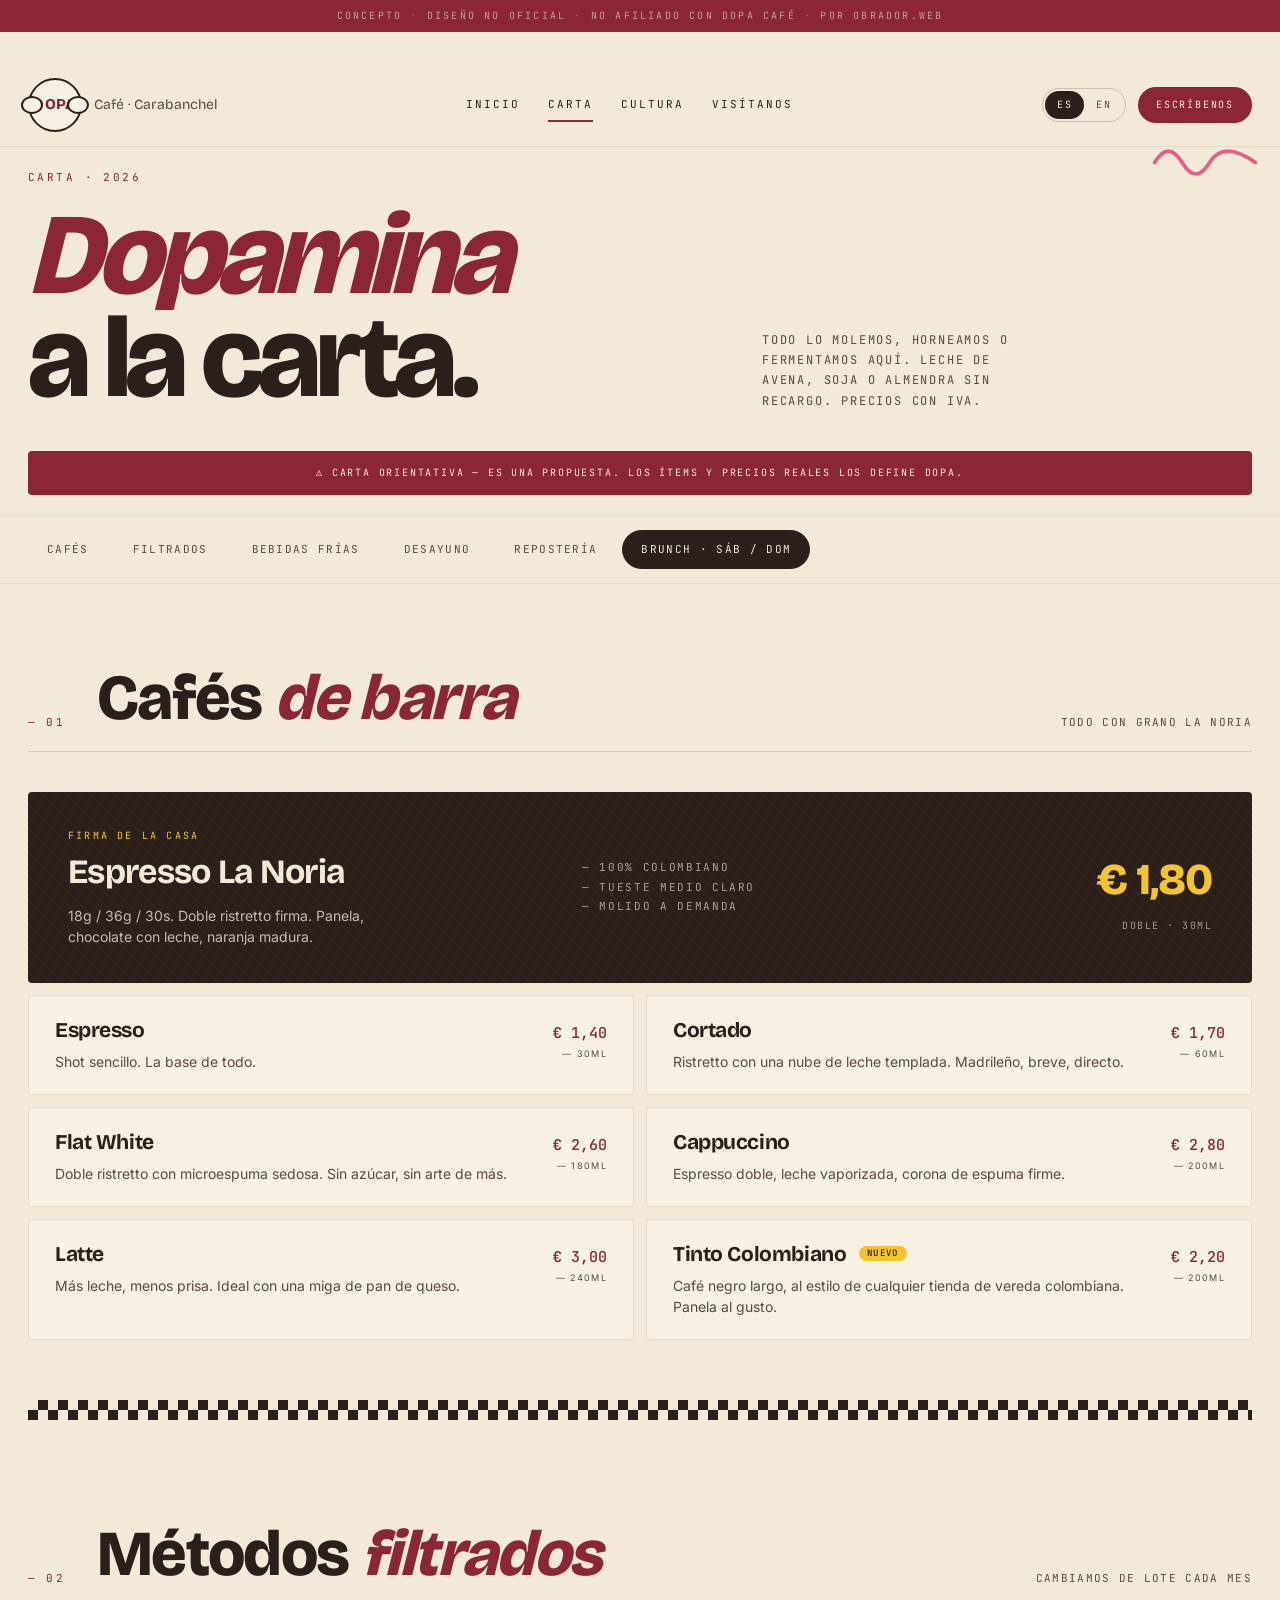
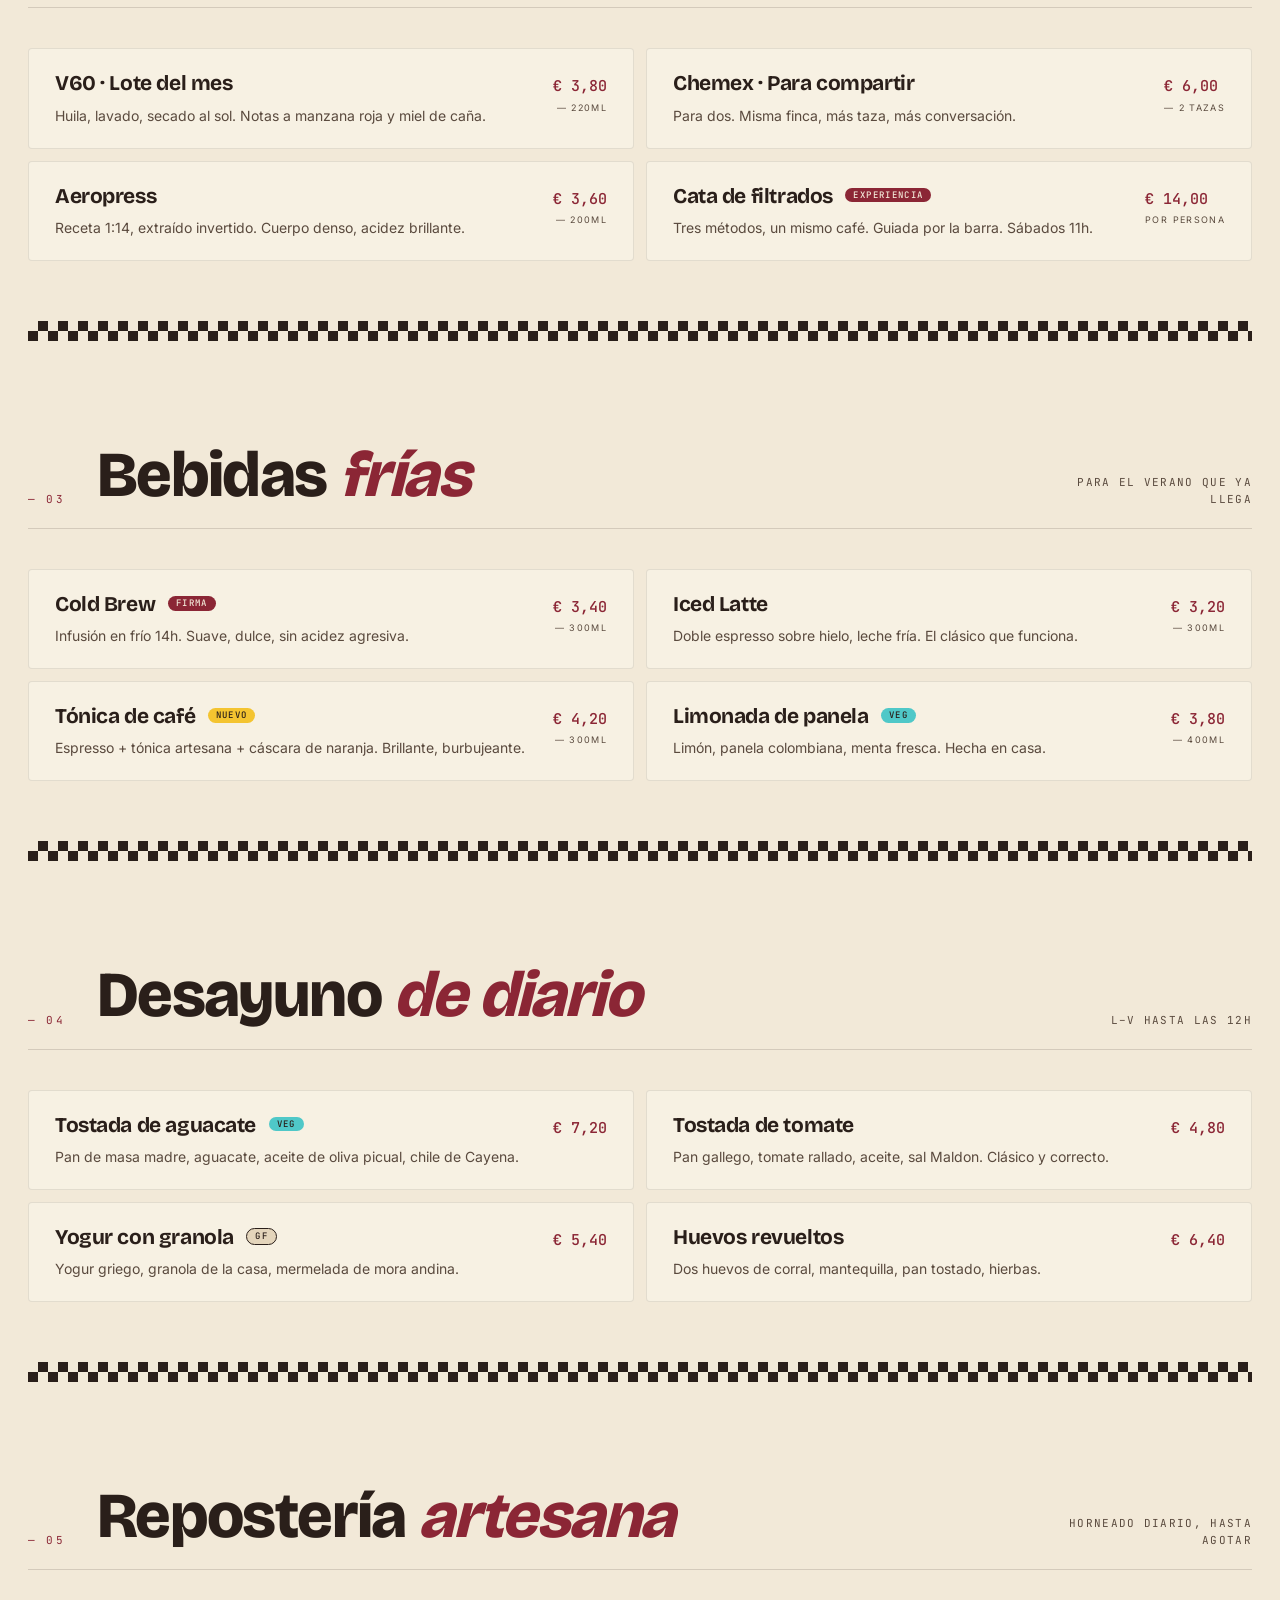
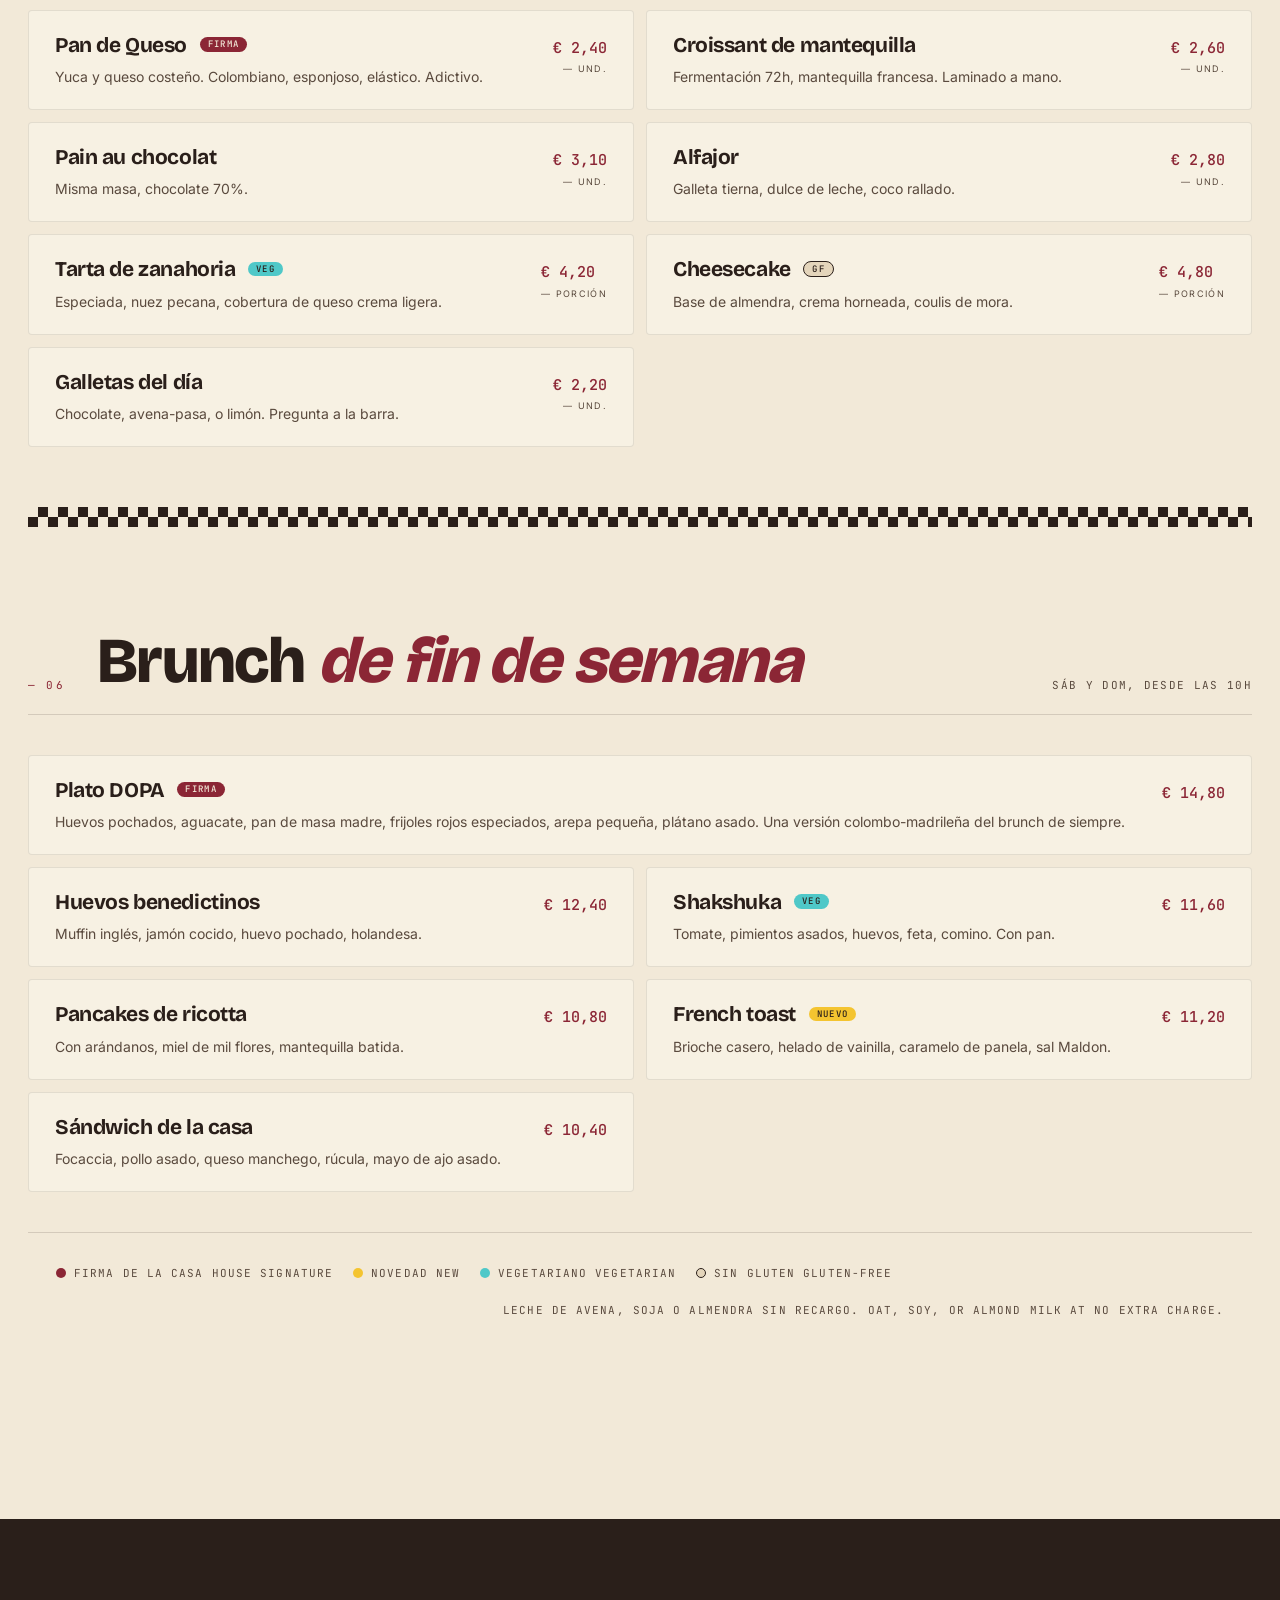
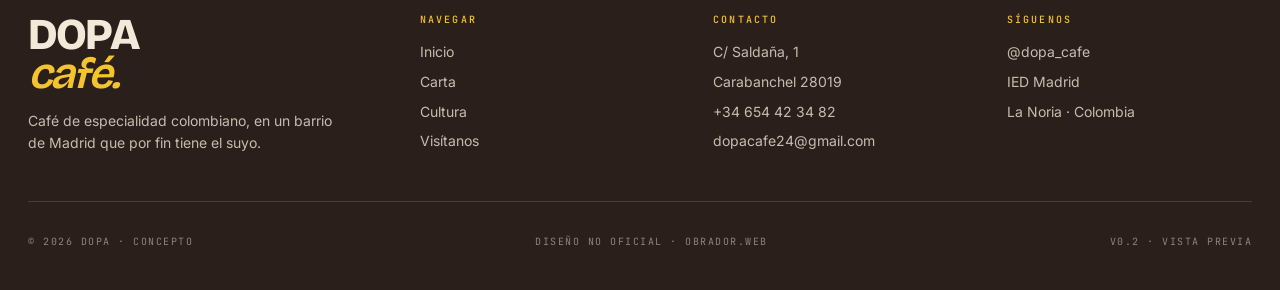
==== carta.html @ 642a7352 "Initial build: DOPA Café concept site (4 pages, bilingual, CD-informed)" ====
<!doctype html>
<html lang="es" data-lang="es">
<head>
<meta charset="utf-8">
<meta name="viewport" content="width=device-width, initial-scale=1">
<title>DOPA Café · Carta</title>
<meta name="description" content="Carta de DOPA Café: café de especialidad colombiano, filtrados manuales, brunch, repostería artesanal en Carabanchel.">
<link rel="preconnect" href="https://fonts.googleapis.com">
<link rel="preconnect" href="https://fonts.gstatic.com" crossorigin>
<link href="https://fonts.googleapis.com/css2?family=Bricolage+Grotesque:opsz,wght@12..96,400;12..96,600;12..96,700;12..96,800&family=Inter:wght@400;500;600&family=JetBrains+Mono:wght@400;500&display=swap" rel="stylesheet">
<link rel="stylesheet" href="css/style.css">
</head>
<body>

<div class="concept-banner">
  <span class="es-only">Concepto <span>·</span> Diseño no oficial <span>·</span> No afiliado con DOPA Café <span>·</span> por obrador.web</span>
  <span class="en-only">Concept <span>·</span> Unofficial design <span>·</span> Not affiliated with DOPA Café <span>·</span> by obrador.web</span>
</div>

<nav class="nav">
  <div class="nav-inner">
    <a href="index.html" class="nav-logo">
      <span class="nav-logo-mark">DOPA</span>
      <span>Café · Carabanchel</span>
    </a>
    <div class="nav-links">
      <a href="index.html"><span class="es-only">Inicio</span><span class="en-only">Home</span></a>
      <a href="carta.html" class="active"><span class="es-only">Carta</span><span class="en-only">Menu</span></a>
      <a href="cultura.html"><span class="es-only">Cultura</span><span class="en-only">Culture</span></a>
      <a href="visitanos.html"><span class="es-only">Visítanos</span><span class="en-only">Visit</span></a>
    </div>
    <div class="nav-right">
      <div class="lang-toggle">
        <button data-lang="es" class="active">ES</button>
        <button data-lang="en">EN</button>
      </div>
      <a href="visitanos.html#eventos" class="nav-cta"><span class="es-only">Escríbenos</span><span class="en-only">Contact</span></a>
      <button class="nav-burger" aria-label="menu">
        <svg width="18" height="18" viewBox="0 0 18 18"><path d="M2 5h14M2 9h14M2 13h14" stroke="currentColor" stroke-width="1.5"/></svg>
      </button>
    </div>
  </div>
</nav>
<div class="mobile-menu">
  <a href="index.html"><span class="es-only">Inicio</span><span class="en-only">Home</span></a>
  <a href="carta.html"><span class="es-only">Carta</span><span class="en-only">Menu</span></a>
  <a href="cultura.html"><span class="es-only">Cultura</span><span class="en-only">Culture</span></a>
  <a href="visitanos.html"><span class="es-only">Visítanos</span><span class="en-only">Visit</span></a>
</div>

<!-- HERO -->
<section class="carta-hero">
  <svg class="squiggle" style="top: 20px; right: 20px; width: 110px;" viewBox="0 0 120 60" fill="none">
    <path d="M5 30 Q 20 5, 35 30 T 65 30 T 115 30" stroke="#E85C8A" stroke-width="4" stroke-linecap="round"/>
  </svg>
  <div class="carta-hero-grid">
    <div>
      <span class="eyebrow"><span class="es-only">Carta</span><span class="en-only">Menu</span> · 2026</span>
      <h1 style="margin-top: 16px;">
        <span class="es-only"><em>Dopamina</em><br>a la carta.</span>
        <span class="en-only"><em>Dopamine</em><br>à la carte.</span>
      </h1>
    </div>
    <p class="sub">
      <span class="es-only">Todo lo molemos, horneamos o fermentamos aquí. Leche de avena, soja o almendra sin recargo. Precios con IVA.</span>
      <span class="en-only">Everything is ground, baked or fermented here. Oat, soy, or almond milk at no extra charge. Prices include VAT.</span>
    </p>
  </div>
</section>

<!-- Concept note -->
<div class="carta-note">
  <div class="carta-note-inner">
    <span class="es-only">⚠ Carta orientativa — es una propuesta. Los ítems y precios reales los define DOPA.</span>
    <span class="en-only">⚠ Illustrative menu — a proposal. Real items and prices are defined by DOPA.</span>
  </div>
</div>

<!-- Category tabs -->
<div class="carta-nav">
  <div class="carta-nav-inner">
    <a href="#cafes" class="active"><span class="es-only">Cafés</span><span class="en-only">Coffee</span></a>
    <a href="#filtrados"><span class="es-only">Filtrados</span><span class="en-only">Filter</span></a>
    <a href="#frias"><span class="es-only">Bebidas frías</span><span class="en-only">Cold drinks</span></a>
    <a href="#desayuno"><span class="es-only">Desayuno</span><span class="en-only">Breakfast</span></a>
    <a href="#reposteria"><span class="es-only">Repostería</span><span class="en-only">Pastry</span></a>
    <a href="#brunch"><span class="es-only">Brunch · Sáb / Dom</span><span class="en-only">Brunch · Sat / Sun</span></a>
  </div>
</div>

<!-- CAFÉS -->
<section class="carta-section" id="cafes">
  <div class="carta-section-head">
    <span class="num">— 01</span>
    <h2><span class="es-only">Cafés <em>de barra</em></span><span class="en-only">From the <em>bar</em></span></h2>
    <span class="note"><span class="es-only">Todo con grano La Noria</span><span class="en-only">All brewed with La Noria beans</span></span>
  </div>

  <div class="carta-grid">
    <div class="item item-feature">
      <div>
        <div class="label"><span class="es-only">Firma de la casa</span><span class="en-only">House signature</span></div>
        <div class="name">Espresso La Noria</div>
        <div class="desc">
          <span class="es-only">18g / 36g / 30s. Doble ristretto firma. Panela, chocolate con leche, naranja madura.</span>
          <span class="en-only">18g / 36g / 30s. Our signature double ristretto. Panela, milk chocolate, ripe orange.</span>
        </div>
      </div>
      <div style="font-family: var(--font-mono); font-size: 11px; letter-spacing: 0.15em; color: rgba(242,233,216,0.65); line-height: 1.8;">
        <span class="es-only">— 100% COLOMBIANO<br>— TUESTE MEDIO CLARO<br>— MOLIDO A DEMANDA</span>
        <span class="en-only">— 100% COLOMBIAN<br>— MEDIUM-LIGHT ROAST<br>— GROUND TO ORDER</span>
      </div>
      <div>
        <div class="price">€ 1,80</div>
        <div style="font-family:var(--font-mono);font-size:10px;letter-spacing:0.15em;color:rgba(242,233,216,0.6);text-align:right;margin-top:4px;">DOBLE · 30ML</div>
      </div>
    </div>

    <div class="item">
      <div>
        <div class="name">Espresso</div>
        <div class="desc"><span class="es-only">Shot sencillo. La base de todo.</span><span class="en-only">Single shot. The base of everything.</span></div>
      </div>
      <div><div class="price">€ 1,40</div><span class="price-unit">— 30ml</span></div>
    </div>

    <div class="item">
      <div>
        <div class="name">Cortado</div>
        <div class="desc"><span class="es-only">Ristretto con una nube de leche templada. Madrileño, breve, directo.</span><span class="en-only">Ristretto cut with a splash of steamed milk. Short, direct, Madrid-style.</span></div>
      </div>
      <div><div class="price">€ 1,70</div><span class="price-unit">— 60ml</span></div>
    </div>

    <div class="item">
      <div>
        <div class="name">Flat White</div>
        <div class="desc"><span class="es-only">Doble ristretto con microespuma sedosa. Sin azúcar, sin arte de más.</span><span class="en-only">Double ristretto with silky microfoam. No sugar, no over-fussing.</span></div>
      </div>
      <div><div class="price">€ 2,60</div><span class="price-unit">— 180ml</span></div>
    </div>

    <div class="item">
      <div>
        <div class="name">Cappuccino</div>
        <div class="desc"><span class="es-only">Espresso doble, leche vaporizada, corona de espuma firme.</span><span class="en-only">Double espresso, steamed milk, firm foam crown.</span></div>
      </div>
      <div><div class="price">€ 2,80</div><span class="price-unit">— 200ml</span></div>
    </div>

    <div class="item">
      <div>
        <div class="name">Latte</div>
        <div class="desc"><span class="es-only">Más leche, menos prisa. Ideal con una miga de pan de queso.</span><span class="en-only">More milk, less hurry. Pairs best with pan de queso.</span></div>
      </div>
      <div><div class="price">€ 3,00</div><span class="price-unit">— 240ml</span></div>
    </div>

    <div class="item">
      <div>
        <div class="name">
          Tinto Colombiano
          <span class="tag tag-new">Nuevo</span>
        </div>
        <div class="desc"><span class="es-only">Café negro largo, al estilo de cualquier tienda de vereda colombiana. Panela al gusto.</span><span class="en-only">Long black, the way any Colombian village shop serves it. Panela on the side.</span></div>
      </div>
      <div><div class="price">€ 2,20</div><span class="price-unit">— 200ml</span></div>
    </div>
  </div>
</section>

<div class="carta-divider"><div class="carta-divider-inner"></div></div>

<!-- FILTRADOS -->
<section class="carta-section" id="filtrados">
  <div class="carta-section-head">
    <span class="num">— 02</span>
    <h2><span class="es-only">Métodos <em>filtrados</em></span><span class="en-only"><em>Filter</em> methods</span></h2>
    <span class="note"><span class="es-only">Cambiamos de lote cada mes</span><span class="en-only">New batch every month</span></span>
  </div>

  <div class="carta-grid">
    <div class="item">
      <div>
        <div class="name">V60 · <span class="es-only">Lote del mes</span><span class="en-only">Batch of the month</span></div>
        <div class="desc"><span class="es-only">Huila, lavado, secado al sol. Notas a manzana roja y miel de caña.</span><span class="en-only">Huila, washed, sun-dried. Red apple and cane honey notes.</span></div>
      </div>
      <div><div class="price">€ 3,80</div><span class="price-unit">— 220ml</span></div>
    </div>

    <div class="item">
      <div>
        <div class="name">Chemex · <span class="es-only">Para compartir</span><span class="en-only">To share</span></div>
        <div class="desc"><span class="es-only">Para dos. Misma finca, más taza, más conversación.</span><span class="en-only">For two. Same farm, more cup, more conversation.</span></div>
      </div>
      <div><div class="price">€ 6,00</div><span class="price-unit">— 2 TAZAS</span></div>
    </div>

    <div class="item">
      <div>
        <div class="name">Aeropress</div>
        <div class="desc"><span class="es-only">Receta 1:14, extraído invertido. Cuerpo denso, acidez brillante.</span><span class="en-only">1:14 recipe, inverted brew. Dense body, bright acidity.</span></div>
      </div>
      <div><div class="price">€ 3,60</div><span class="price-unit">— 200ml</span></div>
    </div>

    <div class="item">
      <div>
        <div class="name">
          Cata de filtrados
          <span class="tag tag-signature"><span class="es-only">Experiencia</span><span class="en-only">Experience</span></span>
        </div>
        <div class="desc"><span class="es-only">Tres métodos, un mismo café. Guiada por la barra. Sábados 11h.</span><span class="en-only">Three methods, one coffee. Guided at the bar. Saturdays 11am.</span></div>
      </div>
      <div><div class="price">€ 14,00</div><span class="price-unit"><span class="es-only">POR PERSONA</span><span class="en-only">PER PERSON</span></span></div>
    </div>
  </div>
</section>

<div class="carta-divider"><div class="carta-divider-inner"></div></div>

<!-- BEBIDAS FRÍAS -->
<section class="carta-section" id="frias">
  <div class="carta-section-head">
    <span class="num">— 03</span>
    <h2><span class="es-only">Bebidas <em>frías</em></span><span class="en-only"><em>Cold</em> drinks</span></h2>
    <span class="note"><span class="es-only">Para el verano que ya llega</span><span class="en-only">For the summer around the corner</span></span>
  </div>

  <div class="carta-grid">
    <div class="item">
      <div>
        <div class="name">Cold Brew <span class="tag tag-signature">Firma</span></div>
        <div class="desc"><span class="es-only">Infusión en frío 14h. Suave, dulce, sin acidez agresiva.</span><span class="en-only">14-hour cold infusion. Smooth, sweet, no sharp acidity.</span></div>
      </div>
      <div><div class="price">€ 3,40</div><span class="price-unit">— 300ml</span></div>
    </div>

    <div class="item">
      <div>
        <div class="name">Iced Latte</div>
        <div class="desc"><span class="es-only">Doble espresso sobre hielo, leche fría. El clásico que funciona.</span><span class="en-only">Double espresso over ice, cold milk. The classic that just works.</span></div>
      </div>
      <div><div class="price">€ 3,20</div><span class="price-unit">— 300ml</span></div>
    </div>

    <div class="item">
      <div>
        <div class="name">Tónica de café <span class="tag tag-new">Nuevo</span></div>
        <div class="desc"><span class="es-only">Espresso + tónica artesana + cáscara de naranja. Brillante, burbujeante.</span><span class="en-only">Espresso + artisan tonic + orange peel. Bright and bubbly.</span></div>
      </div>
      <div><div class="price">€ 4,20</div><span class="price-unit">— 300ml</span></div>
    </div>

    <div class="item">
      <div>
        <div class="name"><span class="es-only">Limonada de panela</span><span class="en-only">Panela lemonade</span> <span class="tag tag-veg">Veg</span></div>
        <div class="desc"><span class="es-only">Limón, panela colombiana, menta fresca. Hecha en casa.</span><span class="en-only">Lemon, Colombian panela, fresh mint. House-made.</span></div>
      </div>
      <div><div class="price">€ 3,80</div><span class="price-unit">— 400ml</span></div>
    </div>
  </div>
</section>

<div class="carta-divider"><div class="carta-divider-inner"></div></div>

<!-- DESAYUNO -->
<section class="carta-section" id="desayuno">
  <div class="carta-section-head">
    <span class="num">— 04</span>
    <h2><span class="es-only">Desayuno <em>de diario</em></span><span class="en-only">Everyday <em>breakfast</em></span></h2>
    <span class="note"><span class="es-only">L–V hasta las 12h</span><span class="en-only">Weekdays until noon</span></span>
  </div>

  <div class="carta-grid">
    <div class="item">
      <div>
        <div class="name">Tostada de aguacate <span class="tag tag-veg">Veg</span></div>
        <div class="desc"><span class="es-only">Pan de masa madre, aguacate, aceite de oliva picual, chile de Cayena.</span><span class="en-only">Sourdough, avocado, picual olive oil, cayenne.</span></div>
      </div>
      <div><div class="price">€ 7,20</div></div>
    </div>

    <div class="item">
      <div>
        <div class="name"><span class="es-only">Tostada de tomate</span><span class="en-only">Tomato toast</span></div>
        <div class="desc"><span class="es-only">Pan gallego, tomate rallado, aceite, sal Maldon. Clásico y correcto.</span><span class="en-only">Galician bread, grated tomato, olive oil, Maldon salt. Classic and right.</span></div>
      </div>
      <div><div class="price">€ 4,80</div></div>
    </div>

    <div class="item">
      <div>
        <div class="name">Yogur con granola <span class="tag tag-gf">GF</span></div>
        <div class="desc"><span class="es-only">Yogur griego, granola de la casa, mermelada de mora andina.</span><span class="en-only">Greek yogurt, house granola, Andean blackberry jam.</span></div>
      </div>
      <div><div class="price">€ 5,40</div></div>
    </div>

    <div class="item">
      <div>
        <div class="name">Huevos revueltos</div>
        <div class="desc"><span class="es-only">Dos huevos de corral, mantequilla, pan tostado, hierbas.</span><span class="en-only">Two free-range eggs, butter, toast, herbs.</span></div>
      </div>
      <div><div class="price">€ 6,40</div></div>
    </div>
  </div>
</section>

<div class="carta-divider"><div class="carta-divider-inner"></div></div>

<!-- REPOSTERÍA -->
<section class="carta-section" id="reposteria">
  <div class="carta-section-head">
    <span class="num">— 05</span>
    <h2><span class="es-only">Repostería <em>artesana</em></span><span class="en-only">Artisan <em>pastry</em></span></h2>
    <span class="note"><span class="es-only">Horneado diario, hasta agotar</span><span class="en-only">Baked daily, until it runs out</span></span>
  </div>

  <div class="carta-grid">
    <div class="item">
      <div>
        <div class="name">Pan de Queso <span class="tag tag-signature">Firma</span></div>
        <div class="desc"><span class="es-only">Yuca y queso costeño. Colombiano, esponjoso, elástico. Adictivo.</span><span class="en-only">Cassava and costeño cheese. Colombian, fluffy, chewy. Addictive.</span></div>
      </div>
      <div><div class="price">€ 2,40</div><span class="price-unit">— UND.</span></div>
    </div>

    <div class="item">
      <div>
        <div class="name"><span class="es-only">Croissant de mantequilla</span><span class="en-only">Butter croissant</span></div>
        <div class="desc"><span class="es-only">Fermentación 72h, mantequilla francesa. Laminado a mano.</span><span class="en-only">72-hour ferment, French butter. Hand-laminated.</span></div>
      </div>
      <div><div class="price">€ 2,60</div><span class="price-unit">— UND.</span></div>
    </div>

    <div class="item">
      <div>
        <div class="name">Pain au chocolat</div>
        <div class="desc"><span class="es-only">Misma masa, chocolate 70%.</span><span class="en-only">Same dough, 70% chocolate.</span></div>
      </div>
      <div><div class="price">€ 3,10</div><span class="price-unit">— UND.</span></div>
    </div>

    <div class="item">
      <div>
        <div class="name">Alfajor</div>
        <div class="desc"><span class="es-only">Galleta tierna, dulce de leche, coco rallado.</span><span class="en-only">Soft cookie, dulce de leche, shredded coconut.</span></div>
      </div>
      <div><div class="price">€ 2,80</div><span class="price-unit">— UND.</span></div>
    </div>

    <div class="item">
      <div>
        <div class="name"><span class="es-only">Tarta de zanahoria</span><span class="en-only">Carrot cake</span> <span class="tag tag-veg">Veg</span></div>
        <div class="desc"><span class="es-only">Especiada, nuez pecana, cobertura de queso crema ligera.</span><span class="en-only">Spiced, pecan, light cream cheese topping.</span></div>
      </div>
      <div><div class="price">€ 4,20</div><span class="price-unit">— PORCIÓN</span></div>
    </div>

    <div class="item">
      <div>
        <div class="name">Cheesecake <span class="tag tag-gf">GF</span></div>
        <div class="desc"><span class="es-only">Base de almendra, crema horneada, coulis de mora.</span><span class="en-only">Almond base, baked filling, blackberry coulis.</span></div>
      </div>
      <div><div class="price">€ 4,80</div><span class="price-unit">— PORCIÓN</span></div>
    </div>

    <div class="item">
      <div>
        <div class="name">Galletas del día</div>
        <div class="desc"><span class="es-only">Chocolate, avena-pasa, o limón. Pregunta a la barra.</span><span class="en-only">Chocolate, oat-raisin, or lemon. Ask the bar.</span></div>
      </div>
      <div><div class="price">€ 2,20</div><span class="price-unit">— UND.</span></div>
    </div>
  </div>
</section>

<div class="carta-divider"><div class="carta-divider-inner"></div></div>

<!-- BRUNCH -->
<section class="carta-section" id="brunch">
  <div class="carta-section-head">
    <span class="num">— 06</span>
    <h2><span class="es-only">Brunch <em>de fin de semana</em></span><span class="en-only">Weekend <em>brunch</em></span></h2>
    <span class="note"><span class="es-only">Sáb y Dom, desde las 10h</span><span class="en-only">Saturday–Sunday, from 10am</span></span>
  </div>

  <div class="carta-grid">
    <div class="item wide">
      <div>
        <div class="name">Plato DOPA <span class="tag tag-signature">Firma</span></div>
        <div class="desc"><span class="es-only">Huevos pochados, aguacate, pan de masa madre, frijoles rojos especiados, arepa pequeña, plátano asado. Una versión colombo-madrileña del brunch de siempre.</span><span class="en-only">Poached eggs, avocado, sourdough, spiced red beans, a small arepa, roasted plantain. A Colombian-Madrileño take on classic brunch.</span></div>
      </div>
      <div><div class="price">€ 14,80</div></div>
    </div>

    <div class="item">
      <div>
        <div class="name">Huevos benedictinos</div>
        <div class="desc"><span class="es-only">Muffin inglés, jamón cocido, huevo pochado, holandesa.</span><span class="en-only">English muffin, cooked ham, poached egg, hollandaise.</span></div>
      </div>
      <div><div class="price">€ 12,40</div></div>
    </div>

    <div class="item">
      <div>
        <div class="name">Shakshuka <span class="tag tag-veg">Veg</span></div>
        <div class="desc"><span class="es-only">Tomate, pimientos asados, huevos, feta, comino. Con pan.</span><span class="en-only">Tomato, roasted peppers, eggs, feta, cumin. With bread.</span></div>
      </div>
      <div><div class="price">€ 11,60</div></div>
    </div>

    <div class="item">
      <div>
        <div class="name">Pancakes de ricotta</div>
        <div class="desc"><span class="es-only">Con arándanos, miel de mil flores, mantequilla batida.</span><span class="en-only">Blueberries, wildflower honey, whipped butter.</span></div>
      </div>
      <div><div class="price">€ 10,80</div></div>
    </div>

    <div class="item">
      <div>
        <div class="name">French toast <span class="tag tag-new">Nuevo</span></div>
        <div class="desc"><span class="es-only">Brioche casero, helado de vainilla, caramelo de panela, sal Maldon.</span><span class="en-only">House brioche, vanilla ice cream, panela caramel, Maldon salt.</span></div>
      </div>
      <div><div class="price">€ 11,20</div></div>
    </div>

    <div class="item">
      <div>
        <div class="name"><span class="es-only">Sándwich de la casa</span><span class="en-only">House sandwich</span></div>
        <div class="desc"><span class="es-only">Focaccia, pollo asado, queso manchego, rúcula, mayo de ajo asado.</span><span class="en-only">Focaccia, roast chicken, manchego, rocket, roasted garlic mayo.</span></div>
      </div>
      <div><div class="price">€ 10,40</div></div>
    </div>
  </div>

  <div class="legend">
    <span><span class="sw" style="background:var(--burgundy);"></span> <span class="es-only">Firma de la casa</span><span class="en-only">House signature</span></span>
    <span><span class="sw" style="background:var(--graf-yellow);"></span> <span class="es-only">Novedad</span><span class="en-only">New</span></span>
    <span><span class="sw" style="background:var(--graf-teal);"></span> <span class="es-only">Vegetariano</span><span class="en-only">Vegetarian</span></span>
    <span><span class="sw" style="background:var(--cream-deep);border:1px solid var(--choco);"></span> <span class="es-only">Sin gluten</span><span class="en-only">Gluten-free</span></span>
    <span style="margin-left:auto;"><span class="es-only">Leche de avena, soja o almendra sin recargo.</span><span class="en-only">Oat, soy, or almond milk at no extra charge.</span></span>
  </div>
</section>

<!-- FOOTER -->
<footer class="footer">
  <div class="footer-inner">
    <div>
      <div class="footer-brand">DOPA<br><span>café.</span></div>
      <p class="footer-tag"><span class="es-only">Café de especialidad colombiano, en un barrio de Madrid que por fin tiene el suyo.</span><span class="en-only">Colombian specialty coffee, in a Madrid barrio that finally has its own.</span></p>
    </div>
    <div>
      <h4><span class="es-only">Navegar</span><span class="en-only">Navigate</span></h4>
      <ul>
        <li><a href="index.html"><span class="es-only">Inicio</span><span class="en-only">Home</span></a></li>
        <li><a href="carta.html"><span class="es-only">Carta</span><span class="en-only">Menu</span></a></li>
        <li><a href="cultura.html"><span class="es-only">Cultura</span><span class="en-only">Culture</span></a></li>
        <li><a href="visitanos.html"><span class="es-only">Visítanos</span><span class="en-only">Visit</span></a></li>
      </ul>
    </div>
    <div>
      <h4><span class="es-only">Contacto</span><span class="en-only">Contact</span></h4>
      <ul>
        <li>C/ Saldaña, 1</li>
        <li>Carabanchel 28019</li>
        <li>+34 654 42 34 82</li>
        <li><a href="mailto:dopacafe24@gmail.com">dopacafe24@gmail.com</a></li>
      </ul>
    </div>
    <div>
      <h4><span class="es-only">Síguenos</span><span class="en-only">Follow</span></h4>
      <ul>
        <li><a href="https://instagram.com/dopa_cafe" target="_blank">@dopa_cafe</a></li>
        <li><a href="https://instagram.com/ied__madrid" target="_blank">IED Madrid</a></li>
        <li><span class="es-only">La Noria · Colombia</span><span class="en-only">La Noria · Colombia</span></li>
      </ul>
    </div>
  </div>
  <div class="footer-bottom">
    <span>© 2026 DOPA · <span class="es-only">Concepto</span><span class="en-only">Concept</span></span>
    <span><span class="es-only">Diseño no oficial · obrador.web</span><span class="en-only">Unofficial design · obrador.web</span></span>
    <span><span class="es-only">v0.2 · Vista previa</span><span class="en-only">v0.2 · Preview</span></span>
  </div>
</footer>

<script src="js/lang.js"></script>
</body>
</html>
---- css/style.css ----
/* ============================================
   DOPA Café — Concepto obrador.web
   Shared styles + per-page sections
   ============================================ */

:root {
  /* Palette */
  --cream: #F2E9D8;
  --cream-soft: #F7F1E3;
  --cream-deep: #E4D5BB;
  --choco: #2A1F1A;
  --choco-soft: #5A4A3E;
  --burgundy: #8B2635;
  --burgundy-deep: #6B1D29;
  --wood: #B08D5F;
  --wood-light: #D4B890;
  --graf-yellow: #F4C430;
  --graf-pink: #E85C8A;
  --graf-purple: #7A4FD8;
  --graf-teal: #4FC8C8;

  /* Type */
  --font-display: 'Bricolage Grotesque', 'Instrument Serif', Georgia, serif;
  --font-body: 'Inter', -apple-system, BlinkMacSystemFont, sans-serif;
  --font-mono: 'JetBrains Mono', 'Courier New', monospace;

  /* Layout */
  --maxw: 1320px;
  --banner-h: 32px;
}

* { box-sizing: border-box; margin: 0; padding: 0; }

html { scroll-behavior: smooth; overflow-x: hidden; }
body {
  background: var(--cream);
  color: var(--choco);
  font-family: var(--font-body);
  font-size: 16px;
  line-height: 1.55;
  overflow-x: hidden;
  max-width: 100%;
  padding-top: var(--banner-h);
  opacity: 0;
  transition: opacity 180ms ease;
}
body.ready { opacity: 1; }

img { max-width: 100%; height: auto; display: block; }
a { color: inherit; text-decoration: none; }
button { font: inherit; cursor: pointer; border: none; background: none; color: inherit; }

/* =========== TYPOGRAPHY =========== */
h1, h2, h3, h4, h5 {
  font-family: var(--font-display);
  font-weight: 800;
  letter-spacing: -0.03em;
  line-height: 1.05;
  color: var(--choco);
}
h2 {
  font-size: clamp(38px, 5vw, 64px);
  letter-spacing: -0.025em;
}
h3 { font-weight: 700; }
.eyebrow {
  display: inline-block;
  font-family: var(--font-mono);
  font-size: 11px;
  letter-spacing: 0.22em;
  text-transform: uppercase;
  color: var(--burgundy);
}
.mono {
  font-family: var(--font-mono);
  font-size: 12px;
  letter-spacing: 0.12em;
  text-transform: uppercase;
}

/* =========== CONCEPT BANNER =========== */
.concept-banner {
  position: fixed; top: 0; left: 0; right: 0;
  height: var(--banner-h);
  background: var(--burgundy);
  color: var(--cream);
  font-family: var(--font-mono);
  font-size: 10px;
  letter-spacing: 0.22em;
  text-transform: uppercase;
  display: flex; align-items: center; justify-content: center;
  gap: 14px;
  white-space: nowrap;
  overflow: hidden;
  z-index: 1000;
}
.concept-banner span { opacity: 0.6; }

/* =========== NAV =========== */
.nav {
  position: sticky;
  top: var(--banner-h);
  z-index: 900;
  background: rgba(242, 233, 216, 0.94);
  backdrop-filter: blur(8px);
  -webkit-backdrop-filter: blur(8px);
  border-bottom: 1px solid rgba(42,31,26,0.08);
}
.nav-inner {
  max-width: var(--maxw);
  margin: 0 auto;
  padding: 14px 28px;
  display: flex; align-items: center; justify-content: space-between;
  gap: 24px;
}
.nav-logo {
  display: flex; align-items: center; gap: 12px;
  font-family: var(--font-display);
  font-weight: 400;
  font-size: 14px;
  color: var(--choco-soft);
}
.nav-logo-mark {
  width: 54px; height: 54px;
  background: var(--cream-soft);
  border: 2px solid var(--choco);
  border-radius: 50%;
  display: grid; place-items: center;
  font-family: var(--font-display);
  font-weight: 800;
  font-size: 15px;
  color: var(--burgundy);
  letter-spacing: 0.02em;
  position: relative;
}
.nav-logo-mark::before,
.nav-logo-mark::after {
  content: '';
  position: absolute;
  width: 18px; height: 14px;
  background: var(--cream-soft);
  border: 2px solid var(--choco);
  border-radius: 50%;
  top: 50%;
  transform: translateY(-50%);
}
.nav-logo-mark::before { left: -9px; }
.nav-logo-mark::after { right: -9px; }

.nav-links {
  display: flex; gap: 28px; align-items: center;
}
.nav-links a {
  font-family: var(--font-mono);
  font-size: 11px;
  letter-spacing: 0.18em;
  text-transform: uppercase;
  color: var(--choco);
  padding: 6px 0;
  position: relative;
  transition: color 180ms;
}
.nav-links a:hover { color: var(--burgundy); }
.nav-links a.active::after {
  content: '';
  position: absolute;
  bottom: -2px; left: 0; right: 0;
  height: 2px;
  background: var(--burgundy);
}
.nav-right {
  display: flex; gap: 12px; align-items: center;
}
.lang-toggle {
  display: flex;
  border: 1px solid rgba(42,31,26,0.2);
  border-radius: 999px;
  overflow: hidden;
  padding: 2px;
}
.lang-toggle button {
  padding: 6px 12px;
  font-family: var(--font-mono);
  font-size: 10px;
  letter-spacing: 0.15em;
  text-transform: uppercase;
  color: var(--choco-soft);
  border-radius: 999px;
  transition: all 180ms;
}
.lang-toggle button.active {
  background: var(--choco);
  color: var(--cream);
}
.nav-cta {
  padding: 10px 18px;
  background: var(--burgundy);
  color: var(--cream);
  border-radius: 999px;
  font-family: var(--font-mono);
  font-size: 10px;
  letter-spacing: 0.18em;
  text-transform: uppercase;
  transition: background 180ms;
}
.nav-cta:hover { background: var(--burgundy-deep); }
.nav-burger {
  display: none;
  width: 40px; height: 40px;
  border-radius: 999px;
  align-items: center; justify-content: center;
  color: var(--choco);
}

/* Mobile menu */
.mobile-menu {
  display: none;
  position: fixed;
  top: calc(var(--banner-h) + 82px);
  left: 0; right: 0;
  background: var(--burgundy);
  padding: 28px;
  z-index: 850;
  flex-direction: column;
  gap: 8px;
}
.mobile-menu.open { display: flex; }
.mobile-menu a {
  padding: 16px 4px;
  font-family: var(--font-display);
  font-weight: 700;
  font-size: 28px;
  color: var(--cream);
  border-bottom: 1px solid rgba(242,233,216,0.15);
}

/* =========== SHARED PRIMITIVES =========== */
.squiggle {
  position: absolute;
  pointer-events: none;
  z-index: 1;
}

/* Photo placeholder — shows filename hint until real image arrives */
.photo {
  background: var(--cream-deep);
  border-radius: 4px;
  position: relative;
  overflow: hidden;
  min-height: 240px;
  background-size: cover;
  background-position: center;
}
.photo .ph-tag {
  position: absolute;
  bottom: 14px; left: 14px;
  background: rgba(42,31,26,0.85);
  color: var(--cream);
  padding: 6px 10px;
  border-radius: 4px;
  font-family: var(--font-mono);
  font-size: 10px;
  letter-spacing: 0.15em;
  text-transform: uppercase;
  z-index: 2;
}
.photo .ph-meta {
  position: absolute;
  top: 14px; right: 14px;
  font-family: var(--font-mono);
  font-size: 10px;
  letter-spacing: 0.18em;
  color: var(--choco-soft);
  background: rgba(242,233,216,0.85);
  padding: 4px 8px;
  border-radius: 4px;
}
.photo::before {
  content: '';
  position: absolute; inset: 0;
  background-image:
    linear-gradient(135deg, transparent 48%, rgba(42,31,26,0.05) 48% 52%, transparent 52%);
  background-size: 18px 18px;
  pointer-events: none;
}

/* Checkerboard strip/divider */
.checker {
  height: 32px;
  background-image:
    linear-gradient(45deg, var(--choco) 25%, transparent 25%),
    linear-gradient(-45deg, var(--choco) 25%, transparent 25%),
    linear-gradient(45deg, transparent 75%, var(--choco) 75%),
    linear-gradient(-45deg, transparent 75%, var(--choco) 75%);
  background-size: 24px 24px;
  background-position: 0 0, 0 12px, 12px -12px, -12px 0;
  background-color: var(--cream-soft);
}
.checker.sm { height: 20px; background-size: 16px 16px; background-position: 0 0, 0 8px, 8px -8px, -8px 0; }

/* Buttons */
.btn {
  display: inline-flex; align-items: center; gap: 10px;
  padding: 14px 22px;
  border-radius: 999px;
  font-family: var(--font-mono);
  font-size: 12px;
  letter-spacing: 0.15em;
  text-transform: uppercase;
  transition: all 200ms;
}
.btn-primary { background: var(--choco); color: var(--cream); }
.btn-primary:hover { background: var(--burgundy); }
.btn-ghost { background: transparent; color: var(--choco); border: 1px solid var(--choco); }
.btn-ghost:hover { background: var(--choco); color: var(--cream); }
.btn .arrow { transition: transform 200ms; }
.btn:hover .arrow { transform: translateX(4px); }

/* =========== FOOTER =========== */
.footer {
  background: var(--choco);
  color: var(--cream);
  padding: 96px 28px 40px;
  margin-top: 80px;
  position: relative;
  overflow: hidden;
}
.footer-inner {
  max-width: var(--maxw);
  margin: 0 auto;
  display: grid;
  grid-template-columns: 1.4fr 1fr 1fr 1fr;
  gap: 48px;
  padding-bottom: 48px;
  border-bottom: 1px solid rgba(242,233,216,0.15);
}
.footer-brand {
  font-family: var(--font-display);
  font-weight: 800;
  font-size: 44px;
  line-height: 0.9;
  letter-spacing: -0.04em;
  color: var(--cream);
}
.footer-brand span {
  color: var(--graf-yellow);
  font-style: italic;
  font-weight: 600;
}
.footer-tag {
  margin-top: 16px;
  font-size: 14px;
  color: rgba(242,233,216,0.7);
  max-width: 36ch;
  line-height: 1.55;
}
.footer h4 {
  font-family: var(--font-mono);
  font-size: 10px;
  letter-spacing: 0.22em;
  text-transform: uppercase;
  color: var(--graf-yellow);
  margin-bottom: 16px;
  font-weight: 500;
}
.footer ul { list-style: none; display: grid; gap: 8px; }
.footer li, .footer a, .footer p {
  font-size: 14px;
  color: rgba(242,233,216,0.78);
  line-height: 1.55;
}
.footer a:hover { color: var(--cream); }
.footer-bottom {
  max-width: var(--maxw);
  margin: 32px auto 0;
  display: flex; justify-content: space-between;
  gap: 16px;
  flex-wrap: wrap;
  font-family: var(--font-mono);
  font-size: 10px;
  letter-spacing: 0.15em;
  text-transform: uppercase;
  color: rgba(242,233,216,0.5);
}

/* =========== LANG TOGGLE =========== */
.en-only { display: none; }
html.lang-en .es-only { display: none; }
html.lang-en .en-only { display: inline; }
html.lang-en span.en-only, html.lang-en em.en-only { display: inline; }
html.lang-en div.en-only, html.lang-en p.en-only, html.lang-en li.en-only { display: block; }

/* ============================================
   HOME
   ============================================ */
.hero {
  position: relative;
  padding: 64px 28px 48px;
  max-width: var(--maxw);
  margin: 0 auto;
  overflow: hidden;
}
.hero-grid {
  display: grid;
  grid-template-columns: 1.15fr 1fr;
  gap: 56px;
  align-items: end;
}
.hero-kicker {
  display: inline-flex; align-items: center; gap: 10px;
  font-family: var(--font-mono);
  font-size: 11px;
  letter-spacing: 0.22em;
  text-transform: uppercase;
  color: var(--burgundy);
  margin-bottom: 28px;
}
.hero-kicker .dot {
  width: 8px; height: 8px;
  background: #7ECE74;
  border-radius: 50%;
  box-shadow: 0 0 0 4px rgba(126,206,116,0.25);
  animation: pulse 2s infinite;
}
@keyframes pulse {
  0%, 100% { box-shadow: 0 0 0 4px rgba(126,206,116,0.25); opacity: 1; }
  50% { box-shadow: 0 0 0 10px rgba(126,206,116,0); opacity: 0.7; }
}
.hero h1 {
  font-size: clamp(54px, 8.6vw, 128px);
  font-weight: 800;
  letter-spacing: -0.045em;
  line-height: 0.92;
}
.hero h1 em {
  font-style: italic;
  color: var(--burgundy);
  font-weight: 700;
}
.hero h1 .stroke {
  -webkit-text-stroke: 2px var(--choco);
  color: transparent;
}
.hero-meta {
  display: grid;
  grid-template-columns: auto 1fr auto;
  gap: 20px;
  align-items: center;
  margin-top: 36px;
  padding-top: 22px;
  border-top: 1px solid rgba(42,31,26,0.15);
  font-family: var(--font-mono);
  font-size: 11px;
  letter-spacing: 0.15em;
  text-transform: uppercase;
  color: var(--choco-soft);
}
.hero-meta .divider { height: 1px; background: rgba(42,31,26,0.2); }

.hero-card {
  position: relative;
  aspect-ratio: 4/5;
  background: var(--cream-deep);
  border-radius: 4px;
}
.hero-card .photo {
  position: absolute; inset: 0;
}
.hero-card .badge {
  position: absolute;
  top: -20px; left: -20px;
  width: 126px; height: 126px;
  background: var(--burgundy);
  color: var(--cream);
  border-radius: 50%;
  display: grid; place-items: center;
  text-align: center;
  font-family: var(--font-mono);
  font-weight: 500;
  font-size: 10px;
  letter-spacing: 0.2em;
  line-height: 1.4;
  padding: 16px;
  transform: rotate(-14deg);
  z-index: 3;
  box-shadow: 0 12px 36px rgba(42,31,26,0.25);
}
.hero-card .badge strong {
  display: block;
  font-family: var(--font-display);
  font-weight: 800;
  font-size: 20px;
  letter-spacing: -0.02em;
  color: var(--graf-yellow);
  font-style: italic;
  margin: 2px 0;
  text-transform: none;
}

.hero-squig-1 { top: 14px; right: -22px; width: 170px; }
.hero-squig-2 { bottom: -30px; left: 38%; width: 130px; }

/* Marquee */
.marquee {
  background: var(--choco);
  color: var(--cream);
  overflow: hidden;
  padding: 16px 0;
  border-top: 2px solid var(--choco);
  border-bottom: 2px solid var(--choco);
}
.marquee-track {
  display: flex;
  gap: 56px;
  white-space: nowrap;
  animation: scroll 42s linear infinite;
  font-family: var(--font-display);
  font-weight: 700;
  font-size: 28px;
  letter-spacing: -0.02em;
}
.marquee-track span { display: inline-flex; align-items: center; gap: 56px; }
.marquee-track em {
  font-style: normal;
  color: var(--graf-yellow);
  font-size: 13px;
  font-family: var(--font-mono);
  letter-spacing: 0.25em;
  text-transform: uppercase;
}
@keyframes scroll { to { transform: translateX(-50%); } }

/* Pioneer / Manifesto */
.pioneer {
  padding: 120px 28px;
  max-width: var(--maxw);
  margin: 0 auto;
  position: relative;
}
.pioneer-grid {
  display: grid;
  grid-template-columns: 1fr 1.3fr;
  gap: 80px;
  align-items: start;
}
.pioneer-title h2 { font-size: clamp(42px, 5.4vw, 76px); }
.pioneer-title h2 em { font-style: italic; color: var(--burgundy); }
.pioneer-body {
  font-size: 18px;
  line-height: 1.65;
  color: var(--choco-soft);
  max-width: 52ch;
}
.pioneer-body p + p { margin-top: 18px; }
.pioneer-stats {
  margin-top: 40px;
  display: grid;
  grid-template-columns: repeat(3, 1fr);
  gap: 24px;
  padding-top: 28px;
  border-top: 1px solid rgba(42,31,26,0.15);
}
.pioneer-stats .n {
  font-family: var(--font-display);
  font-weight: 800;
  font-size: 42px;
  color: var(--burgundy);
  line-height: 1;
  letter-spacing: -0.03em;
}
.pioneer-stats .l {
  font-family: var(--font-mono);
  font-size: 10px;
  letter-spacing: 0.15em;
  text-transform: uppercase;
  color: var(--choco-soft);
  margin-top: 8px;
}

/* Origin strip */
.origin {
  background: var(--choco);
  color: var(--cream);
  padding: 100px 28px;
  position: relative;
  overflow: hidden;
}
.origin-inner { max-width: var(--maxw); margin: 0 auto; }
.origin-head {
  display: grid;
  grid-template-columns: 1fr auto;
  gap: 40px;
  align-items: end;
  margin-bottom: 56px;
}
.origin h2 { color: var(--cream); max-width: 14ch; }
.origin h2 em { color: var(--graf-yellow); font-style: italic; }
.origin-stamp {
  width: 146px; height: 146px;
  border: 1.5px solid var(--wood-light);
  border-radius: 50%;
  display: grid; place-items: center;
  font-family: var(--font-mono);
  font-size: 9px;
  letter-spacing: 0.18em;
  text-transform: uppercase;
  color: var(--wood-light);
  text-align: center;
  line-height: 1.6;
  transform: rotate(-8deg);
  flex-shrink: 0;
}
.origin-stamp strong { display: block; color: var(--graf-yellow); font-weight: 500; font-size: 17px; margin: 4px 0; letter-spacing: 0.08em; }
.origin-grid {
  display: grid;
  grid-template-columns: repeat(4, 1fr);
  gap: 1px;
  background: rgba(242,233,216,0.12);
  border: 1px solid rgba(242,233,216,0.12);
}
.origin-cell {
  background: var(--choco);
  padding: 28px 24px;
  min-height: 220px;
  display: flex; flex-direction: column; justify-content: space-between;
}
.origin-cell .num {
  font-family: var(--font-mono);
  font-size: 10px;
  letter-spacing: 0.2em;
  color: var(--wood-light);
}
.origin-cell h4 {
  font-family: var(--font-display);
  font-weight: 700;
  font-size: 22px;
  color: var(--cream);
  letter-spacing: -0.02em;
  line-height: 1.1;
  margin: 8px 0;
}
.origin-cell p {
  font-size: 13px;
  color: rgba(242,233,216,0.7);
  line-height: 1.6;
}

/* Signature trio */
.trio {
  padding: 120px 28px;
  max-width: var(--maxw);
  margin: 0 auto;
}
.trio-head {
  display: flex; justify-content: space-between; align-items: end;
  margin-bottom: 48px;
  gap: 40px;
  flex-wrap: wrap;
}
.trio-head h2 { max-width: 12ch; }
.trio-head h2 em { font-style: italic; color: var(--burgundy); }
.trio-note {
  font-family: var(--font-mono);
  font-size: 11px;
  letter-spacing: 0.15em;
  text-transform: uppercase;
  color: var(--choco-soft);
  max-width: 220px;
  text-align: right;
}
.trio-grid {
  display: grid;
  grid-template-columns: repeat(3, 1fr);
  gap: 24px;
}
.trio-card {
  background: var(--cream-soft);
  border: 1px solid rgba(42,31,26,0.1);
  border-radius: 4px;
  overflow: hidden;
  position: relative;
  transition: transform 300ms, box-shadow 300ms;
}
.trio-card:hover { transform: translateY(-4px); box-shadow: 0 20px 40px rgba(42,31,26,0.08); }
.trio-card .photo { aspect-ratio: 4/3; border: none; border-bottom: 1px solid rgba(42,31,26,0.08); min-height: 0; }
.trio-card .body { padding: 24px; }
.trio-card .idx { font-family: var(--font-mono); font-size: 10px; letter-spacing: 0.2em; color: var(--burgundy); }
.trio-card h3 {
  font-family: var(--font-display);
  font-size: 26px;
  font-weight: 800;
  margin: 8px 0 10px;
  letter-spacing: -0.02em;
}
.trio-card .desc { font-size: 14px; color: var(--choco-soft); line-height: 1.55; }
.trio-card .foot {
  margin-top: 20px; padding-top: 16px;
  border-top: 1px dashed rgba(42,31,26,0.18);
  display: flex; justify-content: space-between; align-items: center;
}
.trio-card .price { font-family: var(--font-mono); font-weight: 500; color: var(--burgundy); }

/* Cultura teaser (home) */
.cultura-tease {
  background: var(--cream-deep);
  padding: 100px 28px;
  position: relative;
  overflow: hidden;
}
.cultura-tease-inner {
  max-width: var(--maxw);
  margin: 0 auto;
  display: grid;
  grid-template-columns: 1.2fr 1fr;
  gap: 72px;
  align-items: center;
}
.cultura-tease h2 em {
  color: var(--graf-purple);
  font-style: italic;
}
.cultura-tease .lead {
  font-size: 18px;
  line-height: 1.65;
  color: var(--choco-soft);
  margin: 24px 0 32px;
  max-width: 48ch;
}
.cultura-tease .cta-row { display: flex; gap: 14px; flex-wrap: wrap; }
.cultura-collage {
  display: grid;
  grid-template-columns: 1fr 1fr;
  grid-template-rows: 1fr 1fr;
  gap: 12px;
  aspect-ratio: 1/1;
  position: relative;
}
.cultura-collage .photo { border-radius: 4px; min-height: 0; }
.cultura-collage .photo:nth-child(1) { grid-row: 1 / 3; }
.cultura-collage .photo:nth-child(3) { transform: translateY(-20px); }

/* Visit preview */
.visit {
  padding: 120px 28px;
  max-width: var(--maxw);
  margin: 0 auto;
}
.visit-grid {
  display: grid;
  grid-template-columns: 1fr 1fr;
  gap: 48px;
}
.visit-card {
  background: var(--choco);
  color: var(--cream);
  padding: 48px;
  border-radius: 4px;
  position: relative;
  overflow: hidden;
  min-height: 460px;
  display: flex; flex-direction: column; justify-content: space-between;
}
.visit-card h3 { font-size: 44px; color: var(--cream); letter-spacing: -0.03em; line-height: 1; }
.visit-card h3 em { color: var(--graf-pink); font-style: italic; }
.visit-card .addr {
  font-family: var(--font-display);
  font-weight: 700;
  font-size: 28px;
  line-height: 1.1;
  margin-top: 20px;
  color: var(--cream);
}
.visit-hours {
  list-style: none;
  margin-top: 24px;
  display: grid;
  gap: 6px;
  font-family: var(--font-mono);
  font-size: 12px;
  letter-spacing: 0.08em;
  color: rgba(242,233,216,0.75);
}
.visit-hours li { display: grid; grid-template-columns: 70px 1fr; gap: 16px; }
.visit-hours strong { color: var(--graf-yellow); font-weight: 500; }

.visit-map {
  background: var(--cream-deep);
  border-radius: 4px;
  position: relative;
  overflow: hidden;
  min-height: 460px;
  border: 1px solid rgba(42,31,26,0.1);
}
.visit-map-grid {
  position: absolute; inset: 0;
  background-image:
    linear-gradient(var(--wood) 1px, transparent 1px),
    linear-gradient(90deg, var(--wood) 1px, transparent 1px);
  background-size: 60px 60px;
  opacity: 0.15;
}
.visit-map svg { position: absolute; inset: 0; width: 100%; height: 100%; }
.visit-pin {
  position: absolute;
  top: 50%; left: 50%;
  transform: translate(-50%, -100%);
  display: flex; flex-direction: column; align-items: center;
  z-index: 2;
}
.visit-pin .pin-dot {
  width: 18px; height: 18px;
  background: var(--burgundy);
  border: 3px solid var(--cream);
  border-radius: 50%;
  box-shadow: 0 0 0 6px rgba(139,38,53,0.15);
  animation: pulse-pin 2s infinite;
}
@keyframes pulse-pin {
  0%,100% { box-shadow: 0 0 0 6px rgba(139,38,53,0.15); }
  50% { box-shadow: 0 0 0 14px rgba(139,38,53,0); }
}
.visit-pin .pin-label {
  margin-top: 8px;
  background: var(--cream);
  border: 1px solid var(--choco);
  padding: 6px 12px;
  border-radius: 4px;
  font-family: var(--font-mono);
  font-size: 10px;
  letter-spacing: 0.12em;
  text-transform: uppercase;
}
.metro-badge {
  position: absolute;
  padding: 6px 10px;
  background: var(--cream);
  border: 1px solid var(--choco);
  border-radius: 999px;
  display: flex; align-items: center; gap: 6px;
  font-family: var(--font-mono);
  font-size: 10px;
  letter-spacing: 0.1em;
  text-transform: uppercase;
  box-shadow: 0 4px 12px rgba(42,31,26,0.08);
}
.metro-badge .line {
  width: 16px; height: 16px;
  border-radius: 50%;
  color: white;
  display: grid; place-items: center;
  font-size: 9px; font-weight: 600;
}
.metro-l5 { background: #7ECE74; }
.metro-l6 { background: #A9A9A9; }

/* ============================================
   CARTA
   ============================================ */
.carta-hero {
  padding: 48px 28px 40px;
  max-width: var(--maxw);
  margin: 0 auto;
  position: relative;
}
.carta-hero-grid {
  display: grid;
  grid-template-columns: 1.4fr 1fr;
  gap: 48px;
  align-items: end;
}
.carta-hero h1 {
  font-size: clamp(56px, 9vw, 136px);
  letter-spacing: -0.045em;
  line-height: 0.9;
}
.carta-hero h1 em { font-style: italic; color: var(--burgundy); }
.carta-hero .sub {
  font-family: var(--font-mono);
  font-size: 12px;
  letter-spacing: 0.15em;
  text-transform: uppercase;
  color: var(--choco-soft);
  max-width: 40ch;
  line-height: 1.7;
}
.carta-note {
  max-width: var(--maxw);
  margin: 0 auto;
  padding: 0 28px;
}
.carta-note-inner {
  background: var(--burgundy);
  color: var(--cream);
  padding: 14px 20px;
  border-radius: 4px;
  font-family: var(--font-mono);
  font-size: 10px;
  letter-spacing: 0.18em;
  text-transform: uppercase;
  text-align: center;
  line-height: 1.6;
}
.carta-nav {
  position: sticky;
  top: calc(var(--banner-h) + 80px);
  z-index: 30;
  background: rgba(242,233,216,0.94);
  backdrop-filter: blur(8px);
  -webkit-backdrop-filter: blur(8px);
  border-top: 1px solid rgba(42,31,26,0.08);
  border-bottom: 1px solid rgba(42,31,26,0.08);
  margin-top: 20px;
}
.carta-nav-inner {
  max-width: var(--maxw);
  margin: 0 auto;
  padding: 14px 28px;
  display: flex; gap: 6px;
  overflow-x: auto;
  scrollbar-width: none;
}
.carta-nav-inner::-webkit-scrollbar { display: none; }
.carta-nav a {
  flex-shrink: 0;
  padding: 10px 18px;
  border-radius: 999px;
  font-family: var(--font-mono);
  font-size: 11px;
  letter-spacing: 0.12em;
  text-transform: uppercase;
  color: var(--choco-soft);
  border: 1px solid transparent;
  transition: all 200ms;
}
.carta-nav a:hover { color: var(--burgundy); border-color: rgba(139,38,53,0.3); }
.carta-nav a.active { background: var(--choco); color: var(--cream); border-color: var(--choco); }
.carta-section {
  padding: 80px 28px 40px;
  max-width: var(--maxw);
  margin: 0 auto;
  scroll-margin-top: 180px;
  position: relative;
}
.carta-section-head {
  display: grid;
  grid-template-columns: auto 1fr auto;
  gap: 32px;
  align-items: end;
  margin-bottom: 40px;
  padding-bottom: 20px;
  border-bottom: 1px solid rgba(42,31,26,0.15);
}
.carta-section-head .num {
  font-family: var(--font-mono);
  font-size: 11px;
  letter-spacing: 0.2em;
  color: var(--burgundy);
}
.carta-section-head h2 { font-size: clamp(36px, 5vw, 68px); }
.carta-section-head h2 em { font-style: italic; color: var(--burgundy); }
.carta-section-head .note {
  font-family: var(--font-mono);
  font-size: 11px;
  letter-spacing: 0.12em;
  text-transform: uppercase;
  color: var(--choco-soft);
  text-align: right;
  max-width: 220px;
}
.carta-grid {
  display: grid;
  grid-template-columns: 1fr 1fr;
  gap: 12px;
}
.item {
  background: var(--cream-soft);
  border: 1px solid rgba(42,31,26,0.1);
  border-radius: 4px;
  padding: 22px 26px;
  display: grid;
  grid-template-columns: 1fr auto;
  gap: 18px;
  align-items: start;
  transition: background 200ms, border-color 200ms;
}
.item:hover { background: #FCF6E8; border-color: rgba(139,38,53,0.25); }
.item .name {
  font-family: var(--font-display);
  font-weight: 700;
  font-size: 21px;
  letter-spacing: -0.02em;
  line-height: 1.2;
}
.item .name .tag {
  display: inline-block;
  margin-left: 8px;
  padding: 2px 8px;
  font-family: var(--font-mono);
  font-weight: 500;
  font-size: 9px;
  letter-spacing: 0.15em;
  text-transform: uppercase;
  border-radius: 999px;
  vertical-align: middle;
  transform: translateY(-2px);
}
.tag-signature { background: var(--burgundy); color: var(--cream); }
.tag-new { background: var(--graf-yellow); color: var(--choco); }
.tag-veg { background: var(--graf-teal); color: var(--choco); }
.tag-gf { background: var(--cream-deep); color: var(--choco); border: 1px solid var(--choco); }
.item .desc {
  margin-top: 8px;
  font-size: 14px;
  color: var(--choco-soft);
  line-height: 1.5;
}
.item .price {
  font-family: var(--font-mono);
  font-weight: 500;
  font-size: 15px;
  color: var(--burgundy);
  white-space: nowrap;
  padding-top: 4px;
}
.item .price-unit {
  display: block;
  font-size: 9px;
  color: var(--choco-soft);
  letter-spacing: 0.15em;
  text-align: right;
  margin-top: 2px;
  text-transform: uppercase;
}
.item.wide { grid-column: span 2; }
.item-feature {
  grid-column: span 2;
  background: var(--choco);
  color: var(--cream);
  padding: 36px 40px;
  display: grid;
  grid-template-columns: 1fr 1fr auto;
  gap: 32px;
  align-items: center;
  border: none;
  overflow: hidden;
  position: relative;
}
.item-feature::after {
  content: '';
  position: absolute; inset: 0;
  background-image: linear-gradient(45deg, transparent 48%, rgba(244,196,48,0.15) 48% 52%, transparent 52%);
  background-size: 12px 12px;
  pointer-events: none;
  opacity: 0.45;
}
.item-feature > * { position: relative; z-index: 1; }
.item-feature .label {
  font-family: var(--font-mono);
  font-size: 10px;
  letter-spacing: 0.22em;
  text-transform: uppercase;
  color: var(--graf-yellow);
}
.item-feature .name {
  color: var(--cream);
  font-size: 34px;
  margin-top: 8px;
}
.item-feature .desc { color: rgba(242,233,216,0.78); margin-top: 12px; max-width: 40ch; }
.item-feature .price {
  font-family: var(--font-display);
  font-weight: 800;
  font-size: 44px;
  color: var(--graf-yellow);
  letter-spacing: -0.02em;
}
.carta-divider {
  max-width: var(--maxw);
  margin: 20px auto;
  padding: 0 28px;
}
.carta-divider-inner {
  height: 20px;
  background-image:
    linear-gradient(45deg, var(--choco) 25%, transparent 25%),
    linear-gradient(-45deg, var(--choco) 25%, transparent 25%),
    linear-gradient(45deg, transparent 75%, var(--choco) 75%),
    linear-gradient(-45deg, transparent 75%, var(--choco) 75%);
  background-size: 20px 20px;
  background-position: 0 0, 0 10px, 10px -10px, -10px 0;
}
.legend {
  max-width: var(--maxw);
  margin: 40px auto 0;
  padding: 32px 28px 80px;
  display: flex;
  flex-wrap: wrap;
  gap: 20px;
  font-family: var(--font-mono);
  font-size: 11px;
  letter-spacing: 0.1em;
  text-transform: uppercase;
  color: var(--choco-soft);
  border-top: 1px solid rgba(42,31,26,0.15);
}
.legend span { display: inline-flex; align-items: center; gap: 8px; }
.legend .sw { width: 10px; height: 10px; border-radius: 50%; }

/* ============================================
   CULTURA
   ============================================ */
.cult-hero {
  padding: 48px 28px 72px;
  max-width: var(--maxw);
  margin: 0 auto;
  position: relative;
}
.cult-hero h1 {
  font-size: clamp(56px, 9vw, 140px);
  letter-spacing: -0.045em;
  line-height: 0.88;
  max-width: 14ch;
}
.cult-hero h1 .a { color: var(--graf-purple); font-style: italic; }
.cult-hero h1 .b { color: var(--burgundy); font-style: italic; }
.cult-hero h1 .stroke { -webkit-text-stroke: 2px var(--choco); color: transparent; }
.cult-hero-sub {
  display: grid;
  grid-template-columns: 1fr 1fr;
  gap: 40px;
  margin-top: 56px;
  padding-top: 28px;
  border-top: 1px solid rgba(42,31,26,0.15);
}
.cult-hero-sub p {
  font-size: 17px;
  line-height: 1.65;
  color: var(--choco-soft);
  max-width: 50ch;
}
.cult-hero-sub .right {
  font-family: var(--font-mono);
  font-size: 11px;
  letter-spacing: 0.15em;
  text-transform: uppercase;
  color: var(--choco-soft);
  text-align: right;
}
.cult-hero-sub .right strong {
  display: block;
  font-family: var(--font-display);
  font-weight: 800;
  font-size: 22px;
  letter-spacing: -0.02em;
  color: var(--choco);
  text-transform: none;
  margin-bottom: 4px;
}
.program {
  padding: 80px 28px;
  max-width: var(--maxw);
  margin: 0 auto;
}
.program-head {
  margin-bottom: 48px;
  display: flex; justify-content: space-between; align-items: end;
  flex-wrap: wrap; gap: 24px;
}
.program-head h2 em { font-style: italic; color: var(--graf-purple); }
.program-grid {
  display: grid;
  grid-template-columns: repeat(12, 1fr);
  gap: 16px;
}
.prog {
  background: var(--cream-soft);
  border: 1px solid rgba(42,31,26,0.1);
  border-radius: 4px;
  padding: 28px;
  display: flex; flex-direction: column;
  position: relative;
  overflow: hidden;
  transition: transform 300ms, box-shadow 300ms;
}
.prog:hover { transform: translateY(-4px); box-shadow: 0 20px 40px rgba(42,31,26,0.08); }
.prog-photo {
  flex: 1;
  min-height: 200px;
  margin: -28px -28px 24px;
  border-bottom: 1px solid rgba(42,31,26,0.1);
}
.prog-photo.inline {
  flex: none;
  min-height: 180px;
  margin-bottom: 0;
  border-radius: 3px;
  margin-left: 0; margin-right: 0; margin-top: 16px;
  border-bottom: 0;
  border: 1px solid rgba(42,31,26,0.1);
}
.prog .tag-row {
  display: flex; gap: 8px; flex-wrap: wrap;
  font-family: var(--font-mono);
  font-size: 10px;
  letter-spacing: 0.15em;
  text-transform: uppercase;
  margin-bottom: 12px;
}
.prog .tag-row span {
  padding: 4px 10px;
  border-radius: 999px;
  background: var(--cream-deep);
}
.prog .tag-row .accent { background: var(--graf-purple); color: white; }
.prog .tag-row .yellow { background: var(--graf-yellow); color: var(--choco); }
.prog .tag-row .pink { background: var(--graf-pink); color: white; }
.prog .tag-row .teal { background: var(--graf-teal); color: var(--choco); }
.prog h3 {
  font-size: 28px;
  letter-spacing: -0.02em;
  line-height: 1.05;
  margin-bottom: 12px;
}
.prog p {
  font-size: 14px;
  line-height: 1.6;
  color: var(--choco-soft);
  margin-bottom: 20px;
}
.prog-meta {
  margin-top: auto;
  padding-top: 16px;
  border-top: 1px dashed rgba(42,31,26,0.2);
  display: grid;
  grid-template-columns: 1fr auto;
  gap: 16px;
  font-family: var(--font-mono);
  font-size: 11px;
  letter-spacing: 0.1em;
  text-transform: uppercase;
  color: var(--choco-soft);
  align-items: center;
}
.prog-meta .when strong {
  display: block;
  color: var(--burgundy);
  font-weight: 500;
  font-size: 13px;
}
.prog-meta a {
  padding: 8px 12px;
  border: 1px solid var(--choco);
  border-radius: 999px;
  color: var(--choco);
  transition: all 200ms;
}
.prog-meta a:hover { background: var(--choco); color: var(--cream); }
.prog.big {
  grid-column: span 8;
  min-height: 460px;
  flex-direction: row;
  gap: 32px;
  padding: 0;
  overflow: hidden;
}
.prog.big .prog-photo {
  margin: 0;
  flex: 1 1 50%;
  min-height: 460px;
  border-bottom: none;
  border-right: 1px solid rgba(42,31,26,0.1);
}
.prog.big .prog-body {
  padding: 40px;
  display: flex; flex-direction: column;
  flex: 1 1 50%;
}
.prog.big h3 { font-size: 40px; }
.prog.side { grid-column: span 4; }
.prog.half { grid-column: span 6; }
.prog.third { grid-column: span 4; }

/* IED spotlight */
.ied {
  background: var(--choco);
  color: var(--cream);
  padding: 100px 28px;
  position: relative;
  overflow: hidden;
}
.ied-inner {
  max-width: var(--maxw);
  margin: 0 auto;
  display: grid;
  grid-template-columns: 1fr 1.2fr;
  gap: 72px;
  align-items: center;
}
.ied h2 {
  color: var(--cream);
  font-size: clamp(40px, 5.6vw, 84px);
  line-height: 0.95;
}
.ied h2 em { font-style: italic; color: var(--graf-yellow); }
.ied .x-mark {
  font-family: var(--font-display);
  font-size: 120px;
  font-weight: 800;
  color: var(--graf-purple);
  line-height: 1;
  transform: translateY(-10px);
}
.ied .body {
  font-size: 17px;
  line-height: 1.7;
  color: rgba(242,233,216,0.85);
  margin: 24px 0;
  max-width: 52ch;
}
.ied-credits {
  display: grid;
  grid-template-columns: repeat(2, 1fr);
  gap: 32px;
  margin-top: 32px;
  padding-top: 28px;
  border-top: 1px solid rgba(242,233,216,0.15);
}
.ied-credits .c {
  font-family: var(--font-mono);
  font-size: 11px;
  letter-spacing: 0.15em;
  text-transform: uppercase;
  color: var(--wood-light);
}
.ied-credits .c strong {
  display: block;
  font-family: var(--font-display);
  font-weight: 700;
  font-size: 22px;
  color: var(--cream);
  text-transform: none;
  margin-bottom: 4px;
  letter-spacing: -0.02em;
}
.ied-poster {
  background: var(--cream-deep);
  aspect-ratio: 3/4;
  border-radius: 4px;
  position: relative;
  overflow: hidden;
  padding: 32px;
  color: var(--choco);
  display: flex; flex-direction: column; justify-content: space-between;
}
.ied-poster::before {
  content: '';
  position: absolute; inset: 0;
  background-image: repeating-linear-gradient(135deg, transparent 0 14px, rgba(42,31,26,0.04) 14px 15px);
}
.ied-poster > * { position: relative; z-index: 1; }
.ied-poster .top {
  display: flex; justify-content: space-between;
  font-family: var(--font-mono);
  font-size: 10px;
  letter-spacing: 0.2em;
  text-transform: uppercase;
}
.ied-poster .title {
  font-family: var(--font-display);
  font-weight: 800;
  font-size: clamp(36px, 4vw, 56px);
  line-height: 0.95;
  letter-spacing: -0.035em;
  margin-top: auto;
}
.ied-poster .title em { color: var(--burgundy); font-style: italic; }
.ied-poster .tag {
  margin-top: 14px;
  font-family: var(--font-mono);
  font-size: 11px;
  letter-spacing: 0.15em;
  text-transform: uppercase;
  color: var(--choco-soft);
}

/* Walking map */
.walk {
  padding: 100px 28px;
  max-width: var(--maxw);
  margin: 0 auto;
  position: relative;
}
.walk-head { margin-bottom: 56px; }
.walk-head h2 em { font-style: italic; color: var(--graf-pink); }
.walk-map {
  background: var(--cream-deep);
  border: 1px solid rgba(42,31,26,0.1);
  border-radius: 4px;
  aspect-ratio: 16/8;
  position: relative;
  overflow: hidden;
}
.walk-map .grid-bg {
  position: absolute; inset: 0;
  background-image:
    linear-gradient(var(--wood) 1px, transparent 1px),
    linear-gradient(90deg, var(--wood) 1px, transparent 1px);
  background-size: 48px 48px;
  opacity: 0.1;
}
.walk-map svg { position: absolute; inset: 0; width: 100%; height: 100%; }
.walk-stop {
  position: absolute;
  display: flex; align-items: center; gap: 10px;
  font-family: var(--font-mono);
  font-size: 11px;
  letter-spacing: 0.12em;
  text-transform: uppercase;
}
.walk-stop .dot {
  width: 26px; height: 26px;
  background: var(--burgundy);
  color: var(--cream);
  border-radius: 50%;
  display: grid; place-items: center;
  font-size: 10px;
  font-weight: 600;
  box-shadow: 0 4px 12px rgba(42,31,26,0.15);
}
.walk-stop .dot.start { background: var(--graf-yellow); color: var(--choco); }
.walk-stop .dot.end { background: var(--graf-purple); color: white; }
.walk-stop .label {
  background: var(--cream);
  border: 1px solid var(--choco);
  padding: 6px 12px;
  border-radius: 4px;
}
.walk-stops {
  margin-top: 32px;
  display: grid;
  grid-template-columns: repeat(5, 1fr);
  gap: 16px;
}
.walk-stops .s {
  padding: 16px;
  background: var(--cream-soft);
  border: 1px solid rgba(42,31,26,0.08);
  border-radius: 4px;
  display: flex; flex-direction: column; gap: 6px;
}
.walk-stops .s .n {
  font-family: var(--font-mono);
  font-size: 10px;
  letter-spacing: 0.15em;
  color: var(--burgundy);
}
.walk-stops .s strong {
  font-family: var(--font-display);
  font-weight: 700;
  font-size: 18px;
  letter-spacing: -0.02em;
  line-height: 1.1;
}
.walk-stops .s span {
  font-size: 12px;
  color: var(--choco-soft);
  font-family: var(--font-mono);
  letter-spacing: 0.08em;
  text-transform: uppercase;
}

/* Círculo membership */
.circulo {
  padding: 100px 28px;
  max-width: var(--maxw);
  margin: 0 auto;
  position: relative;
}
.circulo-inner {
  background: var(--cream-deep);
  border-radius: 6px;
  padding: 64px;
  position: relative;
  overflow: hidden;
  display: grid;
  grid-template-columns: 1fr 1fr;
  gap: 48px;
  align-items: center;
}
.circulo-inner h2 em { font-style: italic; color: var(--burgundy); }
.circulo-inner p {
  font-size: 16px;
  line-height: 1.65;
  color: var(--choco-soft);
  margin: 20px 0 28px;
  max-width: 48ch;
}
.circulo-benefits {
  list-style: none;
  display: grid; gap: 12px;
}
.circulo-benefits li {
  display: grid;
  grid-template-columns: 28px 1fr;
  gap: 12px;
  font-size: 15px;
  align-items: baseline;
}
.circulo-benefits li::before {
  content: '+';
  font-family: var(--font-display);
  font-weight: 800;
  font-size: 24px;
  color: var(--burgundy);
  line-height: 0.8;
}
.circulo-card {
  aspect-ratio: 1.55/1;
  background: var(--choco);
  color: var(--cream);
  border-radius: 8px;
  padding: 32px;
  display: flex; flex-direction: column; justify-content: space-between;
  position: relative;
  overflow: hidden;
  box-shadow: 0 24px 60px rgba(42,31,26,0.28);
  transform: rotate(-3deg);
}
.circulo-card::after {
  content: '';
  position: absolute;
  right: -40px; top: -40px;
  width: 200px; height: 200px;
  border: 1.5px solid rgba(244,196,48,0.3);
  border-radius: 50%;
}
.circulo-card::before {
  content: '';
  position: absolute;
  right: -10px; top: -10px;
  width: 140px; height: 140px;
  border: 1.5px solid rgba(244,196,48,0.2);
  border-radius: 50%;
}
.circulo-card .top {
  display: flex; justify-content: space-between;
  font-family: var(--font-mono);
  font-size: 10px;
  letter-spacing: 0.18em;
  text-transform: uppercase;
  position: relative; z-index: 1;
}
.circulo-card .top .mem-n { color: var(--graf-yellow); }
.circulo-card .brand {
  font-family: var(--font-display);
  font-weight: 800;
  font-size: 38px;
  letter-spacing: -0.03em;
  line-height: 0.95;
  position: relative; z-index: 1;
}
.circulo-card .brand span { color: var(--burgundy); font-style: italic; }
.circulo-card .foot {
  display: flex; justify-content: space-between; align-items: end;
  font-family: var(--font-mono);
  font-size: 10px;
  letter-spacing: 0.15em;
  text-transform: uppercase;
  color: var(--wood-light);
  position: relative; z-index: 1;
}
.circulo-card .foot .holder {
  color: var(--cream);
  font-family: var(--font-display);
  font-weight: 700;
  font-size: 16px;
  letter-spacing: 0;
  text-transform: none;
}

/* Voices */
.voices {
  padding: 100px 28px;
  max-width: var(--maxw);
  margin: 0 auto;
}
.voices-grid {
  display: grid;
  grid-template-columns: repeat(3, 1fr);
  gap: 24px;
}
.voice {
  background: var(--cream-soft);
  border: 1px solid rgba(42,31,26,0.1);
  padding: 32px;
  border-radius: 4px;
  display: flex; flex-direction: column; gap: 20px;
}
.voice .quote {
  font-family: var(--font-display);
  font-weight: 700;
  font-size: 22px;
  letter-spacing: -0.015em;
  line-height: 1.25;
}
.voice .quote::before { content: '«'; color: var(--burgundy); margin-right: 4px; }
.voice .quote::after { content: '»'; color: var(--burgundy); margin-left: 4px; }
.voice .who {
  margin-top: auto;
  display: flex; align-items: center; gap: 12px;
  font-family: var(--font-mono);
  font-size: 11px;
  letter-spacing: 0.12em;
  text-transform: uppercase;
  color: var(--choco-soft);
  padding-top: 16px;
  border-top: 1px dashed rgba(42,31,26,0.2);
}
.voice .who strong { color: var(--burgundy); font-weight: 500; }

/* ============================================
   VISITANOS
   ============================================ */
.vis-hero {
  padding: 48px 28px 40px;
  max-width: var(--maxw);
  margin: 0 auto;
  position: relative;
}
.vis-hero-grid {
  display: grid;
  grid-template-columns: 1.3fr 1fr;
  gap: 56px;
  align-items: end;
}
.vis-hero h1 {
  font-size: clamp(56px, 9vw, 140px);
  letter-spacing: -0.045em;
  line-height: 0.9;
}
.vis-hero h1 em { font-style: italic; color: var(--burgundy); }
.vis-hero .card {
  background: var(--cream-soft);
  border: 1px solid rgba(42,31,26,0.1);
  border-radius: 4px;
  padding: 28px;
}
.vis-hero .card h4 {
  font-family: var(--font-mono);
  font-weight: 500;
  font-size: 10px;
  letter-spacing: 0.2em;
  text-transform: uppercase;
  color: var(--burgundy);
  margin-bottom: 16px;
}
.vis-hero .card .addr {
  font-family: var(--font-display);
  font-weight: 800;
  font-size: 30px;
  letter-spacing: -0.02em;
  line-height: 1.1;
}
.vis-hero .card .zone {
  font-family: var(--font-mono);
  font-size: 12px;
  letter-spacing: 0.1em;
  color: var(--choco-soft);
  margin-top: 12px;
  text-transform: uppercase;
}
.vis-hero .card-links {
  display: grid;
  grid-template-columns: 1fr 1fr;
  gap: 8px;
  margin-top: 20px;
  padding-top: 20px;
  border-top: 1px dashed rgba(42,31,26,0.2);
}
.vis-hero .card-links a {
  padding: 10px 14px;
  border: 1px solid var(--choco);
  border-radius: 999px;
  text-align: center;
  font-family: var(--font-mono);
  font-size: 10px;
  letter-spacing: 0.12em;
  text-transform: uppercase;
  transition: all 200ms;
}
.vis-hero .card-links a:hover { background: var(--choco); color: var(--cream); }

.open-now {
  display: inline-flex; align-items: center; gap: 8px;
  font-family: var(--font-mono);
  font-weight: 500;
  font-size: 10px;
  letter-spacing: 0.18em;
  text-transform: uppercase;
  padding: 6px 12px;
  background: rgba(126,206,116,0.18);
  color: #4D9B47;
  border-radius: 999px;
  margin-bottom: 12px;
  width: fit-content;
}
.open-now .dot {
  width: 6px; height: 6px;
  background: #7ECE74;
  border-radius: 50%;
  animation: pulse-small 2s infinite;
}
@keyframes pulse-small {
  0%, 100% { opacity: 1; }
  50% { opacity: 0.35; }
}

.bigmap-wrap {
  max-width: var(--maxw);
  margin: 0 auto;
  padding: 40px 28px 0;
}
.bigmap {
  background: var(--cream-deep);
  border: 1px solid rgba(42,31,26,0.1);
  border-radius: 6px;
  aspect-ratio: 16/8.5;
  position: relative;
  overflow: hidden;
}
.bigmap-grid {
  position: absolute; inset: 0;
  background-image:
    linear-gradient(var(--wood) 1px, transparent 1px),
    linear-gradient(90deg, var(--wood) 1px, transparent 1px);
  background-size: 48px 48px;
  opacity: 0.12;
}
.bigmap svg { position: absolute; inset: 0; width: 100%; height: 100%; }
.bigmap .label {
  position: absolute;
  background: var(--cream);
  border: 1px solid var(--choco);
  padding: 8px 14px;
  border-radius: 4px;
  font-family: var(--font-mono);
  font-size: 10px;
  letter-spacing: 0.12em;
  text-transform: uppercase;
  display: flex; align-items: center; gap: 8px;
}
.bigmap .metro-dot {
  width: 16px; height: 16px;
  border-radius: 50%;
  color: white;
  display: grid; place-items: center;
  font-size: 9px;
  font-weight: 600;
}
.bigmap .you-are-here {
  position: absolute;
  top: 50%; left: 48%;
  transform: translate(-50%, -100%);
  display: flex; flex-direction: column; align-items: center;
  z-index: 2;
}
.bigmap .you-are-here .ring {
  width: 120px; height: 120px;
  border: 2px dashed var(--burgundy);
  border-radius: 50%;
  position: absolute;
  top: 50%; left: 50%;
  transform: translate(-50%, -50%);
  animation: spin 22s linear infinite;
}
@keyframes spin { to { transform: translate(-50%, -50%) rotate(360deg); } }
.bigmap .you-are-here .pin {
  width: 22px; height: 22px;
  background: var(--burgundy);
  border: 3px solid var(--cream);
  border-radius: 50%;
  box-shadow: 0 0 0 6px rgba(139,38,53,0.22);
}
.bigmap .you-are-here .big-label {
  margin-top: 12px;
  background: var(--burgundy);
  color: var(--cream);
  padding: 8px 14px;
  border-radius: 4px;
  font-family: var(--font-mono);
  font-weight: 500;
  font-size: 11px;
  letter-spacing: 0.15em;
  text-transform: uppercase;
  white-space: nowrap;
}

.info {
  padding: 80px 28px;
  max-width: var(--maxw);
  margin: 0 auto;
}
.info-grid {
  display: grid;
  grid-template-columns: repeat(4, 1fr);
  gap: 16px;
}
.info-card {
  background: var(--cream-soft);
  border: 1px solid rgba(42,31,26,0.1);
  border-radius: 4px;
  padding: 28px;
  display: flex; flex-direction: column;
  min-height: 300px;
}
.info-card .num {
  font-family: var(--font-mono);
  font-size: 10px;
  letter-spacing: 0.2em;
  color: var(--burgundy);
}
.info-card h3 {
  font-family: var(--font-display);
  font-weight: 800;
  font-size: 26px;
  letter-spacing: -0.02em;
  margin: 10px 0 16px;
  line-height: 1.1;
}
.info-card .body {
  font-size: 14px;
  line-height: 1.6;
  color: var(--choco-soft);
}
.info-card ul {
  list-style: none;
  display: grid;
  gap: 10px;
  font-family: var(--font-mono);
  font-size: 13px;
  color: var(--choco);
}
.info-card ul li {
  display: grid;
  grid-template-columns: 80px 1fr;
  gap: 14px;
}
.info-card ul li strong {
  color: var(--burgundy);
  font-weight: 500;
  letter-spacing: 0.1em;
}
.info-card .close {
  margin-top: auto;
  padding-top: 16px;
  border-top: 1px dashed rgba(42,31,26,0.2);
  font-family: var(--font-mono);
  font-size: 10px;
  letter-spacing: 0.12em;
  text-transform: uppercase;
  color: var(--choco-soft);
}
.info-card.featured {
  grid-column: span 2;
  background: var(--choco);
  color: var(--cream);
  border-color: var(--choco);
}
.info-card.featured .num { color: var(--graf-yellow); }
.info-card.featured h3 { color: var(--cream); font-size: 32px; }
.info-card.featured .body { color: rgba(242,233,216,0.82); }
.info-card.featured ul li strong { color: var(--graf-yellow); }
.info-card.featured .close { color: var(--wood-light); border-top-color: rgba(242,233,216,0.15); }
.info-card.featured ul { color: var(--cream); }

.transit {
  background: var(--cream-deep);
  padding: 80px 28px;
}
.transit-inner { max-width: var(--maxw); margin: 0 auto; }
.transit h2 em { font-style: italic; color: var(--burgundy); }
.transit-grid {
  margin-top: 48px;
  display: grid;
  grid-template-columns: repeat(3, 1fr);
  gap: 24px;
}
.transit-card {
  background: var(--cream);
  border: 1px solid rgba(42,31,26,0.1);
  border-radius: 4px;
  padding: 32px;
  display: flex; flex-direction: column;
  gap: 14px;
}
.transit-icon {
  width: 56px; height: 56px;
  border: 1.5px solid var(--choco);
  border-radius: 12px;
  display: grid; place-items: center;
  font-family: var(--font-display);
  font-weight: 800;
  font-size: 22px;
  letter-spacing: -0.02em;
}
.transit-card h3 { font-size: 24px; letter-spacing: -0.02em; }
.transit-card .lines {
  display: flex; gap: 6px; align-items: center;
  font-family: var(--font-mono);
  font-size: 13px;
}
.transit-card .line {
  width: 24px; height: 24px;
  border-radius: 50%;
  color: white;
  display: grid; place-items: center;
  font-size: 11px;
  font-weight: 600;
}
.transit-card p {
  font-size: 14px;
  color: var(--choco-soft);
  line-height: 1.55;
}
.transit-card .foot {
  margin-top: auto;
  padding-top: 16px;
  border-top: 1px dashed rgba(42,31,26,0.2);
  font-family: var(--font-mono);
  font-size: 11px;
  letter-spacing: 0.12em;
  text-transform: uppercase;
  color: var(--burgundy);
}

/* Eventos form (rebranded from "reserve") */
.reserve {
  padding: 100px 28px;
  max-width: var(--maxw);
  margin: 0 auto;
}
.reserve-inner {
  display: grid;
  grid-template-columns: 1fr 1.2fr;
  gap: 64px;
  align-items: start;
}
.reserve h2 em { font-style: italic; color: var(--burgundy); }
.reserve .intro {
  font-size: 17px;
  line-height: 1.7;
  color: var(--choco-soft);
  margin: 20px 0 28px;
  max-width: 44ch;
}
.reserve-form {
  background: var(--cream-soft);
  border: 1px solid rgba(42,31,26,0.1);
  border-radius: 4px;
  padding: 36px;
  display: grid;
  gap: 18px;
}
.field { display: grid; gap: 6px; }
.field label {
  font-family: var(--font-mono);
  font-weight: 500;
  font-size: 10px;
  letter-spacing: 0.18em;
  text-transform: uppercase;
  color: var(--burgundy);
}
.field input, .field select, .field textarea {
  font: inherit;
  padding: 14px 16px;
  background: var(--cream);
  border: 1px solid rgba(42,31,26,0.2);
  border-radius: 4px;
  color: var(--choco);
  font-family: var(--font-body);
  font-size: 15px;
  transition: border-color 200ms;
}
.field input:focus, .field select:focus, .field textarea:focus {
  outline: none;
  border-color: var(--burgundy);
}
.field textarea { resize: vertical; min-height: 90px; }
.field-row {
  display: grid;
  grid-template-columns: 1fr 1fr;
  gap: 16px;
}
.chips { display: flex; flex-wrap: wrap; gap: 6px; }
.chip {
  padding: 8px 12px;
  background: var(--cream);
  border: 1px solid rgba(42,31,26,0.2);
  border-radius: 999px;
  font-family: var(--font-mono);
  font-size: 11px;
  letter-spacing: 0.1em;
  text-transform: uppercase;
  transition: all 150ms;
}
.chip.active, .chip:hover {
  background: var(--choco);
  color: var(--cream);
  border-color: var(--choco);
}
.submit-row {
  display: grid;
  grid-template-columns: 1fr auto;
  gap: 16px;
  align-items: center;
  margin-top: 8px;
  padding-top: 20px;
  border-top: 1px dashed rgba(42,31,26,0.2);
}
.submit-row .note {
  font-family: var(--font-mono);
  font-size: 10px;
  letter-spacing: 0.12em;
  color: var(--choco-soft);
  text-transform: uppercase;
}
.submit-btn {
  padding: 16px 24px;
  background: var(--burgundy);
  color: var(--cream);
  border-radius: 999px;
  font-family: var(--font-mono);
  font-weight: 500;
  font-size: 12px;
  letter-spacing: 0.15em;
  text-transform: uppercase;
  transition: background 200ms;
  display: inline-flex; align-items: center; gap: 10px;
}
.submit-btn:hover { background: var(--burgundy-deep); }
.submit-confirmation {
  background: var(--choco);
  color: var(--cream);
  padding: 28px;
  border-radius: 4px;
  text-align: center;
  display: none;
  margin-top: 24px;
}
.submit-confirmation.visible { display: block; }
.submit-confirmation h4 {
  font-family: var(--font-display);
  font-size: 28px;
  color: var(--graf-yellow);
  margin-bottom: 8px;
  letter-spacing: -0.02em;
}
.submit-confirmation p {
  font-size: 14px;
  color: rgba(242,233,216,0.82);
}

/* FAQ */
.faq {
  background: var(--choco);
  color: var(--cream);
  padding: 100px 28px;
}
.faq-inner { max-width: var(--maxw); margin: 0 auto; }
.faq h2 { color: var(--cream); margin-bottom: 48px; }
.faq h2 em { font-style: italic; color: var(--graf-yellow); }
.faq-grid {
  display: grid;
  grid-template-columns: 1fr 1fr;
  gap: 12px;
}
.faq-item {
  background: rgba(255,255,255,0.04);
  border: 1px solid rgba(242,233,216,0.12);
  border-radius: 4px;
  overflow: hidden;
}
.faq-q {
  display: grid;
  grid-template-columns: 1fr auto;
  gap: 20px;
  padding: 22px 24px;
  align-items: center;
  cursor: pointer;
  font-family: var(--font-display);
  font-weight: 700;
  font-size: 18px;
  letter-spacing: -0.015em;
  transition: background 200ms;
}
.faq-q:hover { background: rgba(244,196,48,0.05); }
.faq-q .toggle {
  width: 28px; height: 28px;
  border: 1px solid rgba(242,233,216,0.3);
  border-radius: 50%;
  display: grid; place-items: center;
  font-family: var(--font-mono);
  font-size: 14px;
  color: var(--graf-yellow);
  flex-shrink: 0;
  transition: transform 200ms;
}
.faq-item.open .faq-q .toggle { transform: rotate(45deg); }
.faq-a {
  max-height: 0;
  overflow: hidden;
  transition: max-height 300ms ease;
  padding: 0 24px;
  font-size: 14px;
  color: rgba(242,233,216,0.78);
  line-height: 1.6;
}
.faq-item.open .faq-a {
  max-height: 240px;
  padding: 0 24px 22px;
}

/* ============================================
   RESPONSIVE
   ============================================ */
@media (max-width: 960px) {
  .nav-inner { padding: 12px 20px; gap: 12px; }
  .nav-links { display: none; }
  .nav-cta { display: none; }
  .nav-burger { display: flex; }
  .nav-logo-mark { width: 46px; height: 46px; font-size: 13px; }
  .nav-logo-mark::before, .nav-logo-mark::after { width: 14px; height: 11px; }
  .nav-logo-mark::before { left: -7px; }
  .nav-logo-mark::after { right: -7px; }
  .nav-logo > span:last-child { display: none; }

  .hero-grid { grid-template-columns: 1fr; gap: 40px; }
  .pioneer { padding: 64px 28px; }
  .pioneer-grid { grid-template-columns: 1fr; gap: 32px; }
  .origin { padding: 64px 28px; }
  .origin-head { grid-template-columns: 1fr; gap: 24px; }
  .origin-grid { grid-template-columns: 1fr 1fr; }
  .trio { padding: 64px 28px; }
  .trio-grid { grid-template-columns: 1fr; }
  .cultura-tease-inner { grid-template-columns: 1fr; gap: 40px; }
  .visit { padding: 64px 28px; }
  .visit-grid { grid-template-columns: 1fr; }
  .visit-card { min-height: 0; padding: 32px; }

  .carta-hero-grid { grid-template-columns: 1fr; gap: 28px; }
  .carta-section-head { grid-template-columns: 1fr; gap: 12px; }
  .carta-section-head .note { text-align: left; }
  .carta-grid { grid-template-columns: 1fr; }
  .item.wide, .item-feature { grid-column: span 1; }
  .item-feature { grid-template-columns: 1fr; padding: 28px; }
  .item-feature .price { font-size: 36px; }

  .cult-hero-sub { grid-template-columns: 1fr; gap: 20px; }
  .cult-hero-sub .right { text-align: left; }
  .program-grid { grid-template-columns: 1fr 1fr; }
  .prog.big, .prog.side, .prog.half, .prog.third { grid-column: span 2; }
  .prog.big { flex-direction: column; min-height: 0; }
  .prog.big .prog-photo { min-height: 240px; flex: none; border-right: 0; border-bottom: 1px solid rgba(42,31,26,0.1); }
  .ied-inner { grid-template-columns: 1fr; gap: 40px; }
  .walk-stops { grid-template-columns: 1fr 1fr; }
  .circulo-inner { grid-template-columns: 1fr; padding: 40px; }
  .voices-grid { grid-template-columns: 1fr; }

  .vis-hero-grid { grid-template-columns: 1fr; gap: 32px; }
  .info-grid { grid-template-columns: 1fr 1fr; }
  .info-card.featured { grid-column: span 2; }
  .transit-grid { grid-template-columns: 1fr; }
  .reserve-inner { grid-template-columns: 1fr; gap: 32px; }
  .faq-grid { grid-template-columns: 1fr; }

  .footer-inner { grid-template-columns: 1fr 1fr; gap: 32px; }
}

@media (max-width: 560px) {
  .hero-card .badge { width: 92px; height: 92px; font-size: 9px; top: -10px; left: -10px; padding: 12px; }
  .hero-card .badge strong { font-size: 16px; }
  .origin-grid { grid-template-columns: 1fr; }
  .pioneer-stats { grid-template-columns: 1fr; gap: 16px; }
  .program-grid { grid-template-columns: 1fr; }
  .prog.big, .prog.side, .prog.half, .prog.third { grid-column: span 1; }
  .walk-stops { grid-template-columns: 1fr; }
  .info-grid { grid-template-columns: 1fr; }
  .info-card.featured { grid-column: span 1; }
  .field-row { grid-template-columns: 1fr; }
  .footer-inner { grid-template-columns: 1fr; gap: 24px; }
  .concept-banner { font-size: 9px; letter-spacing: 0.15em; }
  .carta-nav-inner { padding: 10px 20px; }
}
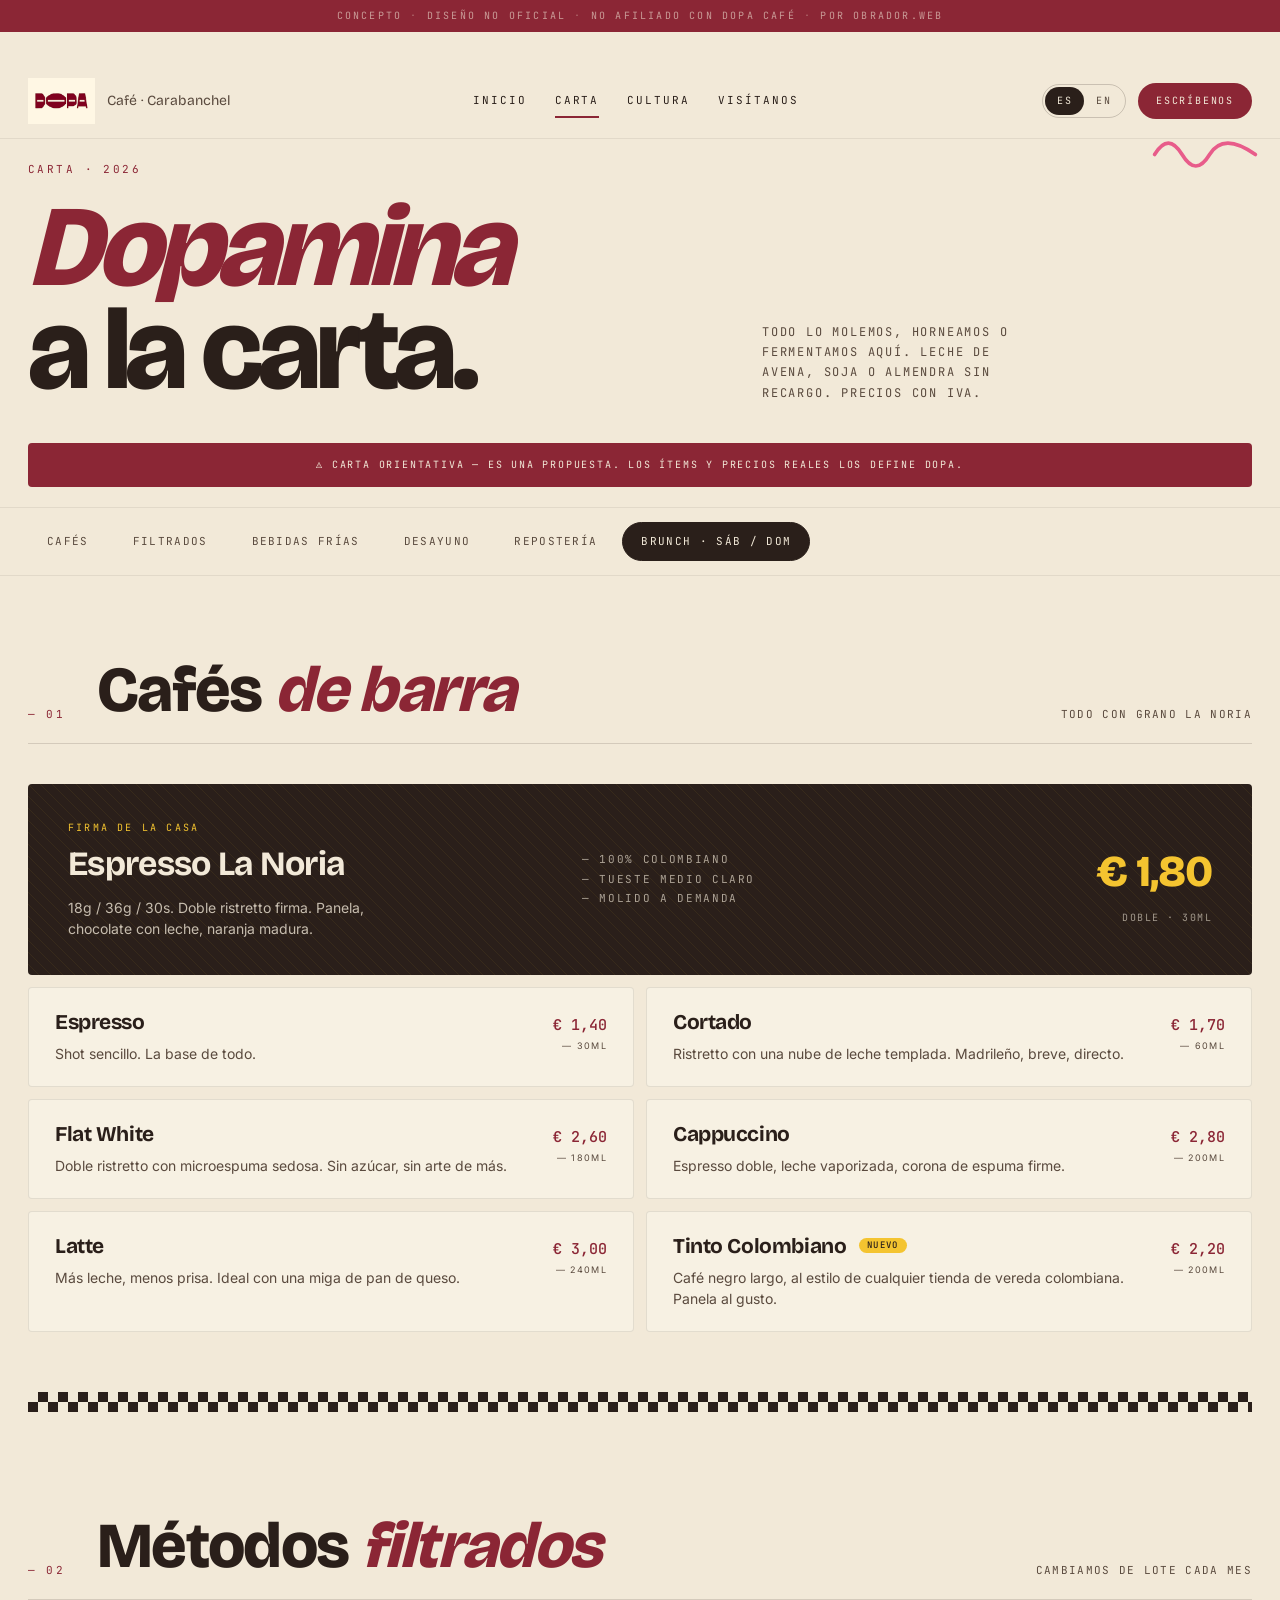
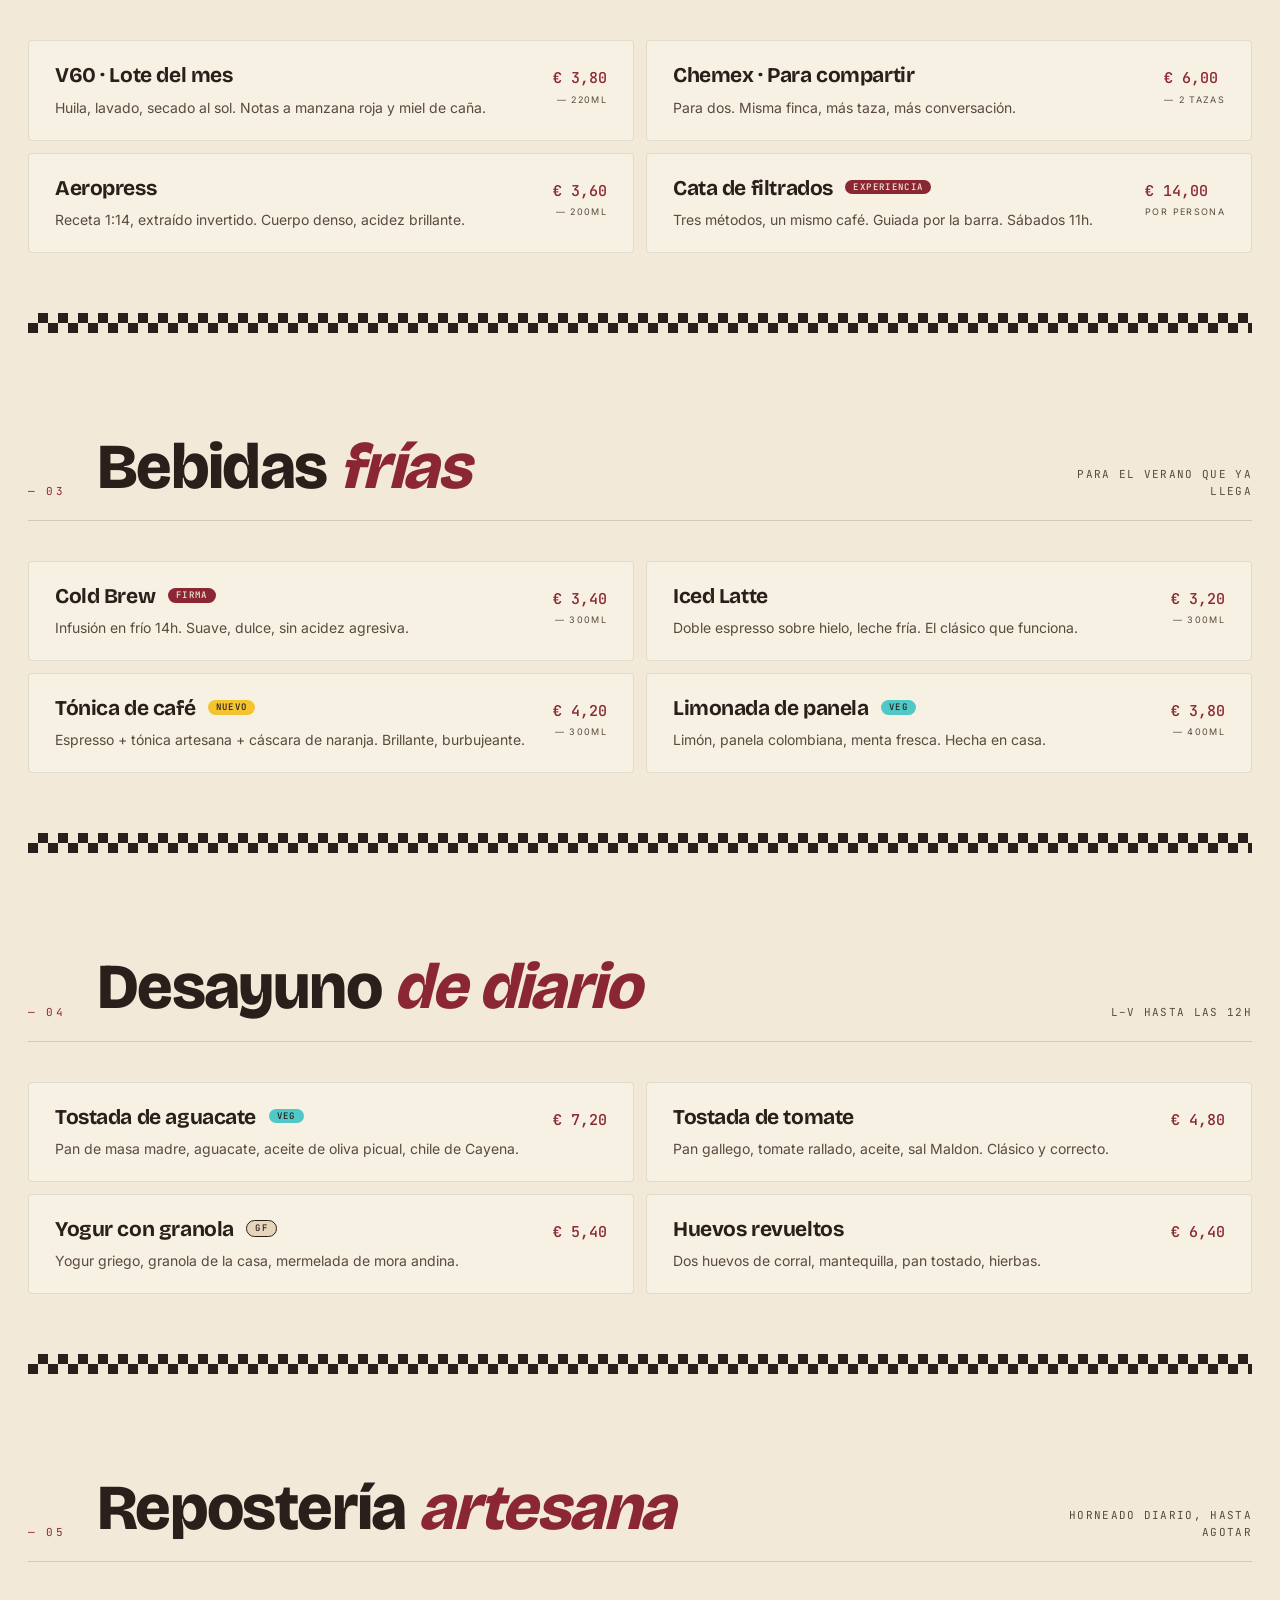
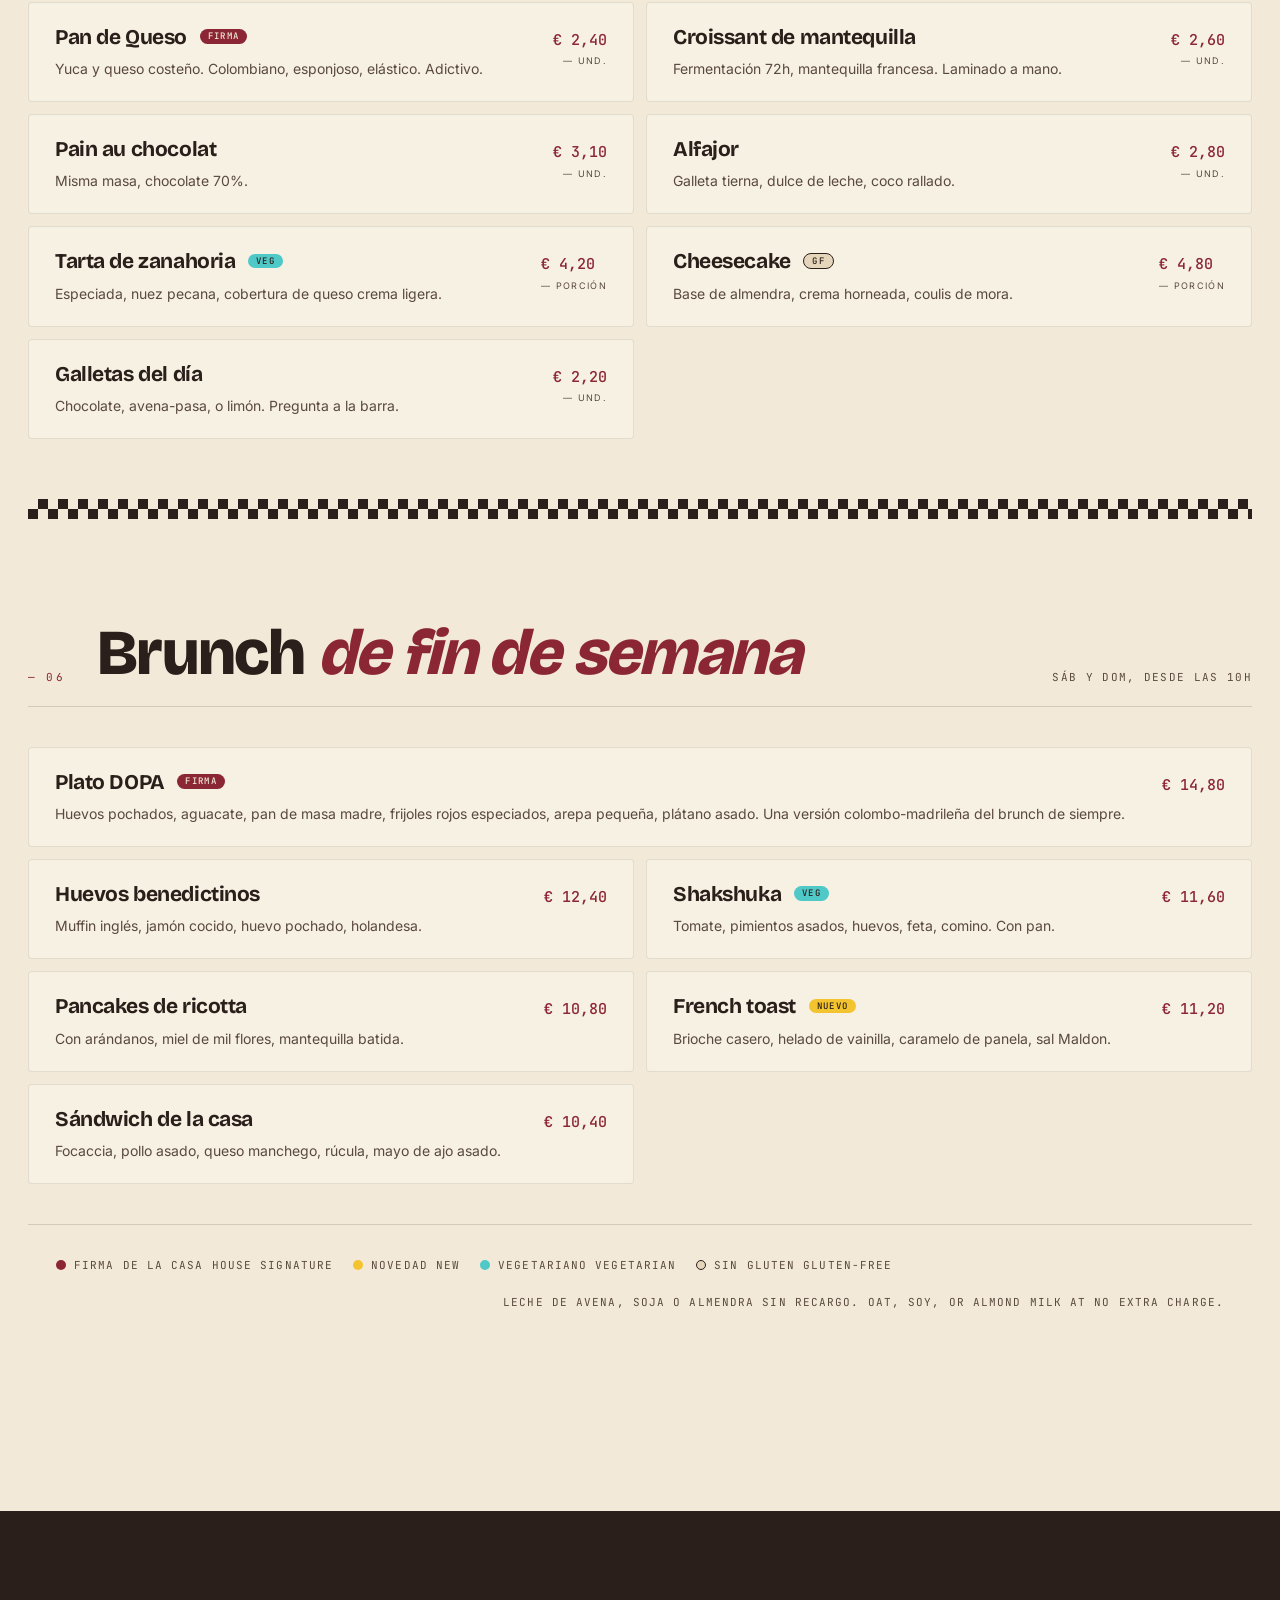
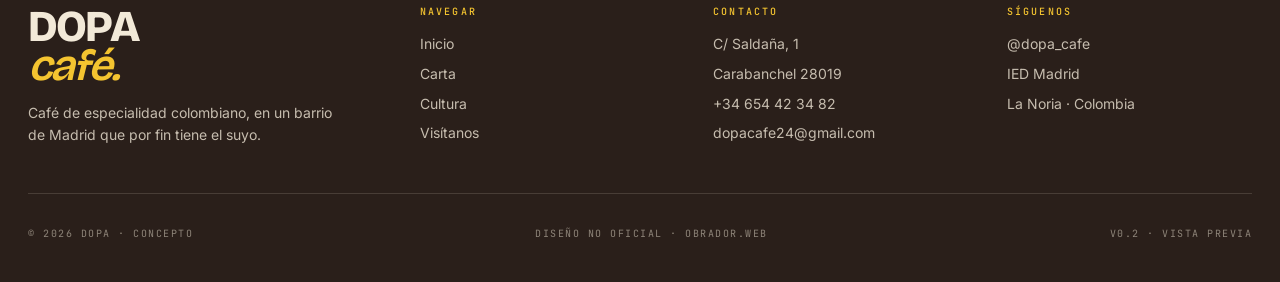
==== commit 86d21c30: "Real DOPA logo + Google Maps embeds (home/cultura/visitanos)" ====
--- a/carta.html
+++ b/carta.html
@@ -20,7 +20,7 @@
 <nav class="nav">
   <div class="nav-inner">
     <a href="index.html" class="nav-logo">
-      <span class="nav-logo-mark">DOPA</span>
+      <img class="nav-logo-mark" src="img/logo-dopa.png" alt="DOPA">
       <span>Café · Carabanchel</span>
     </a>
     <div class="nav-links">
--- a/css/style.css
+++ b/css/style.css
@@ -121,31 +121,10 @@
   color: var(--choco-soft);
 }
 .nav-logo-mark {
-  width: 54px; height: 54px;
-  background: var(--cream-soft);
-  border: 2px solid var(--choco);
-  border-radius: 50%;
-  display: grid; place-items: center;
-  font-family: var(--font-display);
-  font-weight: 800;
-  font-size: 15px;
-  color: var(--burgundy);
-  letter-spacing: 0.02em;
-  position: relative;
-}
-.nav-logo-mark::before,
-.nav-logo-mark::after {
-  content: '';
-  position: absolute;
-  width: 18px; height: 14px;
-  background: var(--cream-soft);
-  border: 2px solid var(--choco);
-  border-radius: 50%;
-  top: 50%;
-  transform: translateY(-50%);
-}
-.nav-logo-mark::before { left: -9px; }
-.nav-logo-mark::after { right: -9px; }
+  height: 46px;
+  width: auto;
+  display: block;
+}
 
 .nav-links {
   display: flex; gap: 28px; align-items: center;
@@ -1737,6 +1716,15 @@
   opacity: 0.12;
 }
 .bigmap svg { position: absolute; inset: 0; width: 100%; height: 100%; }
+.visit-map iframe,
+.bigmap iframe,
+.walk-map iframe {
+  position: absolute;
+  inset: 0;
+  width: 100%;
+  height: 100%;
+  border: 0;
+}
 .bigmap .label {
   position: absolute;
   background: var(--cream);
@@ -2128,10 +2116,7 @@
   .nav-links { display: none; }
   .nav-cta { display: none; }
   .nav-burger { display: flex; }
-  .nav-logo-mark { width: 46px; height: 46px; font-size: 13px; }
-  .nav-logo-mark::before, .nav-logo-mark::after { width: 14px; height: 11px; }
-  .nav-logo-mark::before { left: -7px; }
-  .nav-logo-mark::after { right: -7px; }
+  .nav-logo-mark { height: 38px; }
   .nav-logo > span:last-child { display: none; }
 
   .hero-grid { grid-template-columns: 1fr; gap: 40px; }
